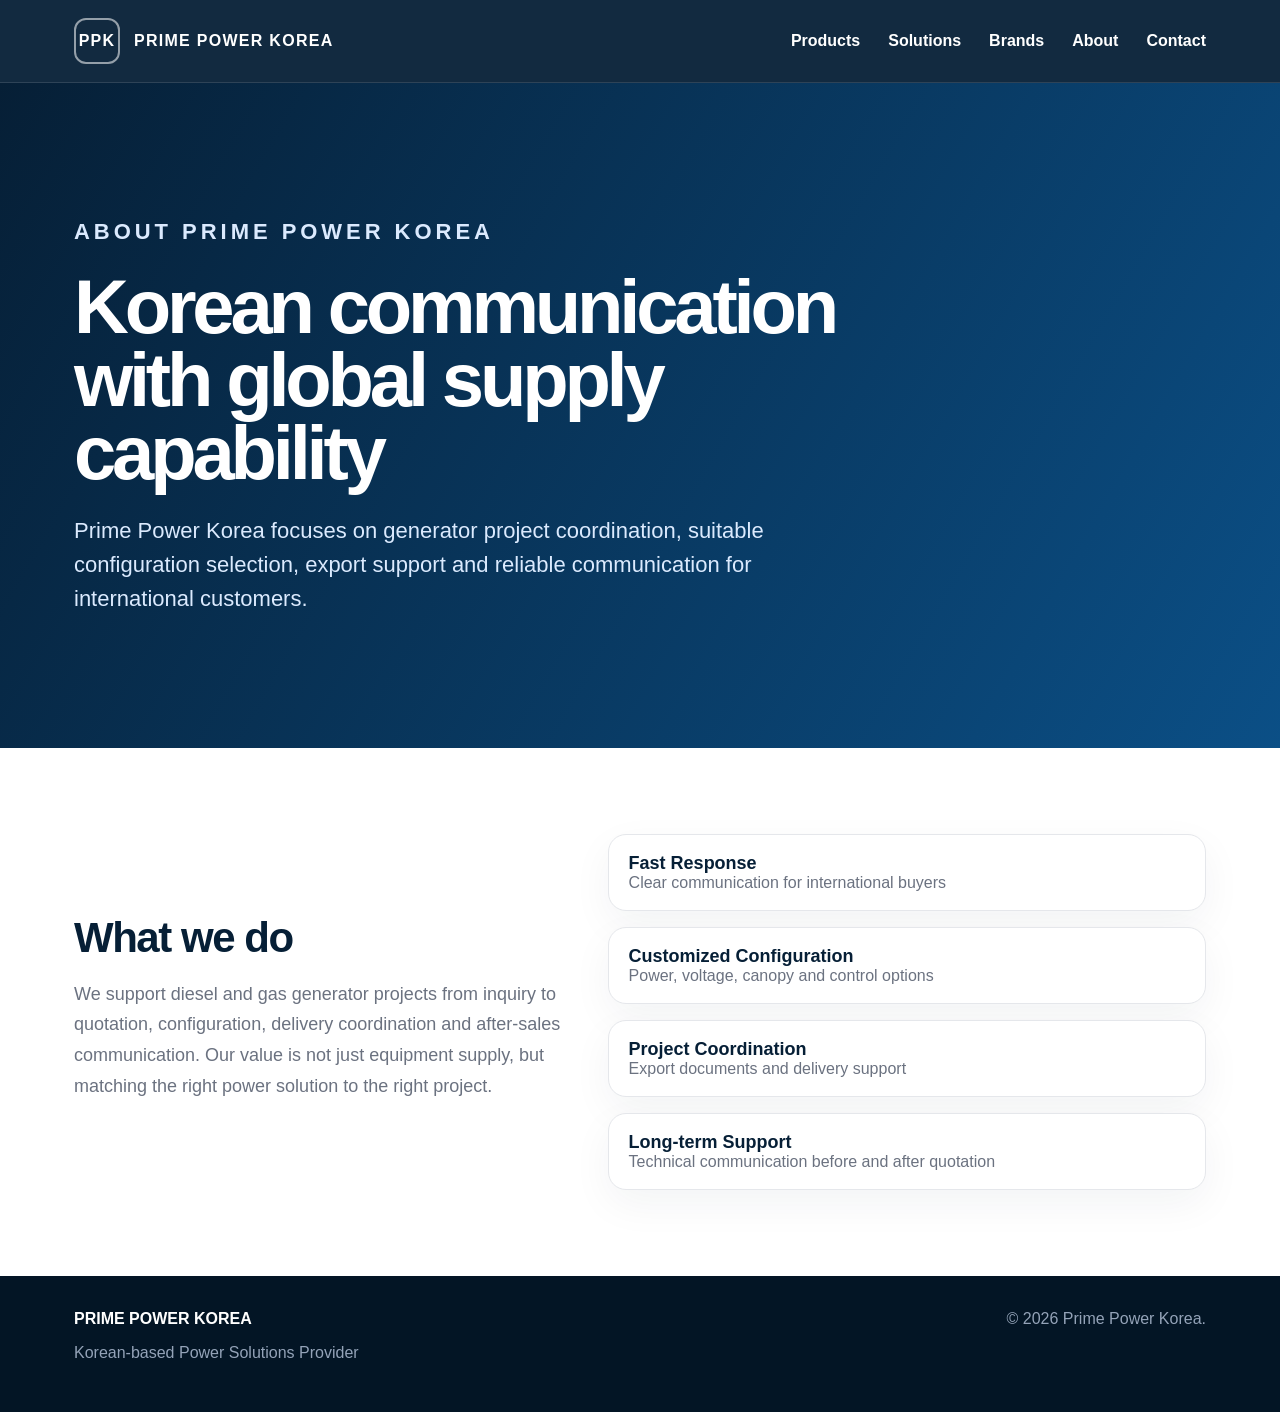
==== about.html @ 2153f5ff "Add files via upload" ====
<!DOCTYPE html><html lang="en"><head><meta charset="UTF-8"><meta name="viewport" content="width=device-width, initial-scale=1.0"><title>About | Prime Power Korea</title><meta name="description" content="Prime Power Korea is a Korean-based power solutions provider for diesel and gas generator projects worldwide."><link rel="stylesheet" href="css/style.css"></head><body>
<header class="site-header"><div class="container nav-wrap"><a class="brand" href="index.html"><span class="brand-mark">PPK</span><span>PRIME POWER KOREA</span></a><button class="menu-btn">☰</button><nav class="nav-menu"><a href="products.html">Products</a><a href="solutions.html">Solutions</a><a href="brands.html">Brands</a><a href="about.html">About</a><a href="contact.html">Contact</a></nav></div></header>
<section class="page-hero"><div class="container"><p class="eyebrow">About Prime Power Korea</p><h1>Korean communication with global supply capability</h1><p>Prime Power Korea focuses on generator project coordination, suitable configuration selection, export support and reliable communication for international customers.</p></div></section>
<section class="section"><div class="container split"><div><h2>What we do</h2><p class="lead">We support diesel and gas generator projects from inquiry to quotation, configuration, delivery coordination and after-sales communication. Our value is not just equipment supply, but matching the right power solution to the right project.</p></div><div class="solution-list"><div><strong>Fast Response</strong><span>Clear communication for international buyers</span></div><div><strong>Customized Configuration</strong><span>Power, voltage, canopy and control options</span></div><div><strong>Project Coordination</strong><span>Export documents and delivery support</span></div><div><strong>Long-term Support</strong><span>Technical communication before and after quotation</span></div></div></div></section>
<footer class="footer"><div class="container footer-grid"><div><strong>PRIME POWER KOREA</strong><p>Korean-based Power Solutions Provider</p></div><div>© 2026 Prime Power Korea.</div></div></footer><script src="js/main.js"></script></body></html>
---- css/style.css ----
:root{--navy:#061f36;--blue:#0b4f86;--sky:#1d9bf0;--gold:#f5b33f;--text:#1f2937;--muted:#6b7280;--light:#f4f7fb;--white:#fff}*{box-sizing:border-box}body{margin:0;font-family:Inter,Arial,sans-serif;color:var(--text);background:#fff}a{text-decoration:none;color:inherit}.container{max-width:1180px;margin:auto;padding:0 24px}.site-header{position:sticky;top:0;z-index:50;background:rgba(6,31,54,.95);backdrop-filter:blur(10px);border-bottom:1px solid rgba(255,255,255,.12)}.nav-wrap{height:82px;display:flex;align-items:center;justify-content:space-between;color:white}.brand{display:flex;align-items:center;gap:14px;font-weight:900;letter-spacing:.08em}.brand-mark{width:46px;height:46px;border:2px solid rgba(255,255,255,.55);border-radius:12px;display:grid;place-items:center}.nav-menu{display:flex;gap:28px;font-weight:800}.menu-btn{display:none;background:none;color:white;border:0;font-size:28px}.hero{min-height:760px;background:linear-gradient(120deg,rgba(6,31,54,.98),rgba(11,79,134,.92)),radial-gradient(circle at 80% 30%,rgba(29,155,240,.35),transparent 35%);color:white;display:flex;align-items:center}.hero-grid{display:grid;grid-template-columns:1.1fr .9fr;gap:54px;align-items:center}.eyebrow{color:var(--sky);font-weight:900;letter-spacing:.18em;text-transform:uppercase;font-size:13px}.hero h1,.page-hero h1{font-size:76px;line-height:.96;margin:20px 0 24px;letter-spacing:-.055em}.hero-copy,.page-hero p{font-size:22px;line-height:1.55;color:#dbeafe;max-width:720px}.actions{display:flex;gap:14px;margin-top:30px;flex-wrap:wrap}.actions.vertical{display:grid}.btn{padding:15px 24px;border-radius:999px;font-weight:900;display:inline-flex;align-items:center;justify-content:center}.primary{background:var(--gold);color:#071f36}.ghost{border:1px solid rgba(255,255,255,.35);color:white}.hero-panel{background:rgba(255,255,255,.1);border:1px solid rgba(255,255,255,.18);border-radius:28px;padding:28px;display:grid;grid-template-columns:1fr 1fr;gap:16px;box-shadow:0 30px 80px rgba(0,0,0,.22)}.hero-panel div{background:rgba(255,255,255,.1);border-radius:18px;padding:22px}.hero-panel strong{display:block;font-size:32px}.hero-panel span{color:#bfdbfe}.section{padding:86px 0}.light{background:var(--light)}.split{display:grid;grid-template-columns:.9fr 1.1fr;gap:44px;align-items:center}.split.reverse{grid-template-columns:1fr 1fr}.section-head{margin-bottom:34px}.section-head h2,h2{font-size:42px;line-height:1.08;margin:10px 0 14px;color:var(--navy);letter-spacing:-.035em}.lead{color:var(--muted);font-size:18px;line-height:1.7}.cards{display:grid;gap:22px}.cards.three{grid-template-columns:repeat(3,1fr)}.cards.two{grid-template-columns:repeat(2,1fr)}.card{border:1px solid #e5e7eb;border-radius:24px;padding:28px;background:white;box-shadow:0 16px 50px rgba(6,31,54,.06)}.card:hover{transform:translateY(-4px);transition:.25s;box-shadow:0 24px 70px rgba(6,31,54,.12)}.card h3{font-size:22px;margin:0 0 10px;color:var(--navy)}.card p,.card li{color:var(--muted);line-height:1.7}.icon{width:46px;height:46px;border-radius:14px;background:#eaf5ff;color:var(--blue);display:grid;place-items:center;font-size:22px;margin-bottom:18px}.dark-panel{background:var(--navy);color:white;border-radius:30px;padding:42px}.dark-panel h2{color:white}.dark-panel p{color:#cbd5e1}.solution-list{display:grid;gap:16px}.solution-list div{padding:18px 20px;background:#fff;border:1px solid #e5e7eb;border-radius:18px;box-shadow:0 14px 40px rgba(6,31,54,.05)}.solution-list strong{display:block;color:var(--navy);font-size:18px}.solution-list span{color:var(--muted)}.brand-grid{display:grid;grid-template-columns:repeat(4,1fr);gap:18px}.brand-grid span{background:#fff;border:1px solid #e5e7eb;border-radius:18px;padding:24px;font-weight:900;color:var(--navy);box-shadow:0 12px 40px rgba(6,31,54,.04)}.brand-grid.large{grid-template-columns:repeat(3,1fr)}.page-hero{padding:110px 0;background:linear-gradient(120deg,var(--navy),var(--blue));color:white}.page-hero h1{max-width:900px}.contact-box{background:var(--navy);color:white;border-radius:24px;padding:34px}.contact-box h3{color:var(--gold);margin-bottom:6px}.contact-box p{color:#dbeafe}.cta{padding:90px 0;background:linear-gradient(120deg,var(--navy),var(--blue));color:white}.cta h2{color:white}.cta .lead{color:#dbeafe}.floating{position:fixed;right:24px;bottom:24px;width:58px;height:58px;border-radius:50%;background:var(--gold);color:#061f36;display:grid;place-items:center;font-weight:900;box-shadow:0 18px 45px rgba(0,0,0,.25);z-index:30}.footer{background:#031525;color:#94a3b8;padding:34px 0}.footer-grid{display:flex;justify-content:space-between;gap:20px;flex-wrap:wrap}.footer strong{color:white}@media(max-width:900px){.menu-btn{display:block}.nav-menu{display:none;position:absolute;left:0;right:0;top:82px;background:#061f36;padding:18px 24px;flex-direction:column}.nav-menu.open{display:flex}.hero{min-height:auto}.hero-grid,.split,.split.reverse{grid-template-columns:1fr}.hero h1,.page-hero h1{font-size:50px}.hero{padding:80px 0}.cards.three,.cards.two,.brand-grid,.brand-grid.large{grid-template-columns:1fr}.hero-panel{grid-template-columns:1fr}.nav-wrap{height:76px}.brand{font-size:14px}}
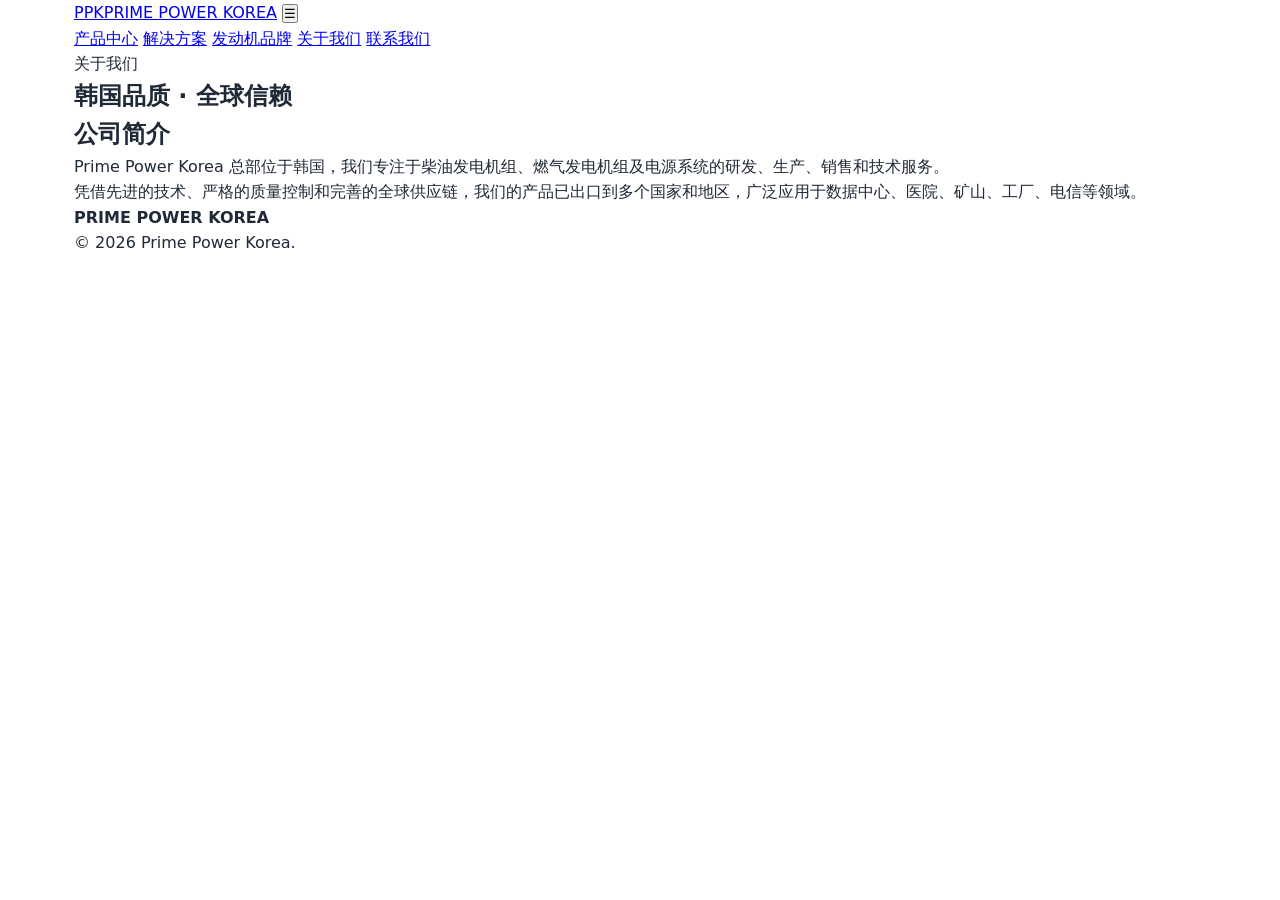
==== commit 5a4d1656: "Add Chinese localization for About page Added Chinese version of the About page with relevant conten" ====
--- a/about.html
+++ b/about.html
@@ -1,5 +1,48 @@
-<!DOCTYPE html><html lang="en"><head><meta charset="UTF-8"><meta name="viewport" content="width=device-width, initial-scale=1.0"><title>About | Prime Power Korea</title><meta name="description" content="Prime Power Korea is a Korean-based power solutions provider for diesel and gas generator projects worldwide."><link rel="stylesheet" href="css/style.css"></head><body>
-<header class="site-header"><div class="container nav-wrap"><a class="brand" href="index.html"><span class="brand-mark">PPK</span><span>PRIME POWER KOREA</span></a><button class="menu-btn">☰</button><nav class="nav-menu"><a href="products.html">Products</a><a href="solutions.html">Solutions</a><a href="brands.html">Brands</a><a href="about.html">About</a><a href="contact.html">Contact</a></nav></div></header>
-<section class="page-hero"><div class="container"><p class="eyebrow">About Prime Power Korea</p><h1>Korean communication with global supply capability</h1><p>Prime Power Korea focuses on generator project coordination, suitable configuration selection, export support and reliable communication for international customers.</p></div></section>
-<section class="section"><div class="container split"><div><h2>What we do</h2><p class="lead">We support diesel and gas generator projects from inquiry to quotation, configuration, delivery coordination and after-sales communication. Our value is not just equipment supply, but matching the right power solution to the right project.</p></div><div class="solution-list"><div><strong>Fast Response</strong><span>Clear communication for international buyers</span></div><div><strong>Customized Configuration</strong><span>Power, voltage, canopy and control options</span></div><div><strong>Project Coordination</strong><span>Export documents and delivery support</span></div><div><strong>Long-term Support</strong><span>Technical communication before and after quotation</span></div></div></div></section>
-<footer class="footer"><div class="container footer-grid"><div><strong>PRIME POWER KOREA</strong><p>Korean-based Power Solutions Provider</p></div><div>© 2026 Prime Power Korea.</div></div></footer><script src="js/main.js"></script></body></html>
+<!DOCTYPE html>
+<html lang="zh">
+<head>
+    <meta charset="UTF-8">
+    <meta name="viewport" content="width=device-width, initial-scale=1.0">
+    <title>关于我们 - Prime Power Korea</title>
+    <meta name="description" content="Prime Power Korea 是韩国注册的发电机品牌，专注于高品质电源设备研发与全球销售。">
+    <link rel="stylesheet" href="css/style.css">
+</head>
+<body>
+    <header class="site-header">
+        <div class="container nav-wrap">
+            <a class="brand" href="index.html"><span class="brand-mark">PPK</span><span>PRIME POWER KOREA</span></a>
+            <button class="menu-btn">☰</button>
+            <nav class="nav-menu">
+                <a href="products.html">产品中心</a>
+                <a href="solutions.html">解决方案</a>
+                <a href="brands.html">发动机品牌</a>
+                <a href="about.html">关于我们</a>
+                <a href="contact.html">联系我们</a>
+            </nav>
+        </div>
+    </header>
+
+    <section class="page-hero">
+        <div class="container">
+            <p class="eyebrow">关于我们</p>
+            <h1>韩国品质 · 全球信赖</h1>
+        </div>
+    </section>
+
+    <section class="section">
+        <div class="container">
+            <h2>公司简介</h2>
+            <p>Prime Power Korea 总部位于韩国，我们专注于柴油发电机组、燃气发电机组及电源系统的研发、生产、销售和技术服务。</p>
+            <p>凭借先进的技术、严格的质量控制和完善的全球供应链，我们的产品已出口到多个国家和地区，广泛应用于数据中心、医院、矿山、工厂、电信等领域。</p>
+        </div>
+    </section>
+
+    <footer class="footer">
+        <div class="container footer-grid">
+            <div><strong>PRIME POWER KOREA</strong></div>
+            <div>© 2026 Prime Power Korea.</div>
+        </div>
+    </footer>
+    <script src="js/main.js"></script>
+</body>
+</html>
--- a/css/style.css
+++ b/css/style.css
@@ -1 +1,52 @@
-:root{--navy:#061f36;--blue:#0b4f86;--sky:#1d9bf0;--gold:#f5b33f;--text:#1f2937;--muted:#6b7280;--light:#f4f7fb;--white:#fff}*{box-sizing:border-box}body{margin:0;font-family:Inter,Arial,sans-serif;color:var(--text);background:#fff}a{text-decoration:none;color:inherit}.container{max-width:1180px;margin:auto;padding:0 24px}.site-header{position:sticky;top:0;z-index:50;background:rgba(6,31,54,.95);backdrop-filter:blur(10px);border-bottom:1px solid rgba(255,255,255,.12)}.nav-wrap{height:82px;display:flex;align-items:center;justify-content:space-between;color:white}.brand{display:flex;align-items:center;gap:14px;font-weight:900;letter-spacing:.08em}.brand-mark{width:46px;height:46px;border:2px solid rgba(255,255,255,.55);border-radius:12px;display:grid;place-items:center}.nav-menu{display:flex;gap:28px;font-weight:800}.menu-btn{display:none;background:none;color:white;border:0;font-size:28px}.hero{min-height:760px;background:linear-gradient(120deg,rgba(6,31,54,.98),rgba(11,79,134,.92)),radial-gradient(circle at 80% 30%,rgba(29,155,240,.35),transparent 35%);color:white;display:flex;align-items:center}.hero-grid{display:grid;grid-template-columns:1.1fr .9fr;gap:54px;align-items:center}.eyebrow{color:var(--sky);font-weight:900;letter-spacing:.18em;text-transform:uppercase;font-size:13px}.hero h1,.page-hero h1{font-size:76px;line-height:.96;margin:20px 0 24px;letter-spacing:-.055em}.hero-copy,.page-hero p{font-size:22px;line-height:1.55;color:#dbeafe;max-width:720px}.actions{display:flex;gap:14px;margin-top:30px;flex-wrap:wrap}.actions.vertical{display:grid}.btn{padding:15px 24px;border-radius:999px;font-weight:900;display:inline-flex;align-items:center;justify-content:center}.primary{background:var(--gold);color:#071f36}.ghost{border:1px solid rgba(255,255,255,.35);color:white}.hero-panel{background:rgba(255,255,255,.1);border:1px solid rgba(255,255,255,.18);border-radius:28px;padding:28px;display:grid;grid-template-columns:1fr 1fr;gap:16px;box-shadow:0 30px 80px rgba(0,0,0,.22)}.hero-panel div{background:rgba(255,255,255,.1);border-radius:18px;padding:22px}.hero-panel strong{display:block;font-size:32px}.hero-panel span{color:#bfdbfe}.section{padding:86px 0}.light{background:var(--light)}.split{display:grid;grid-template-columns:.9fr 1.1fr;gap:44px;align-items:center}.split.reverse{grid-template-columns:1fr 1fr}.section-head{margin-bottom:34px}.section-head h2,h2{font-size:42px;line-height:1.08;margin:10px 0 14px;color:var(--navy);letter-spacing:-.035em}.lead{color:var(--muted);font-size:18px;line-height:1.7}.cards{display:grid;gap:22px}.cards.three{grid-template-columns:repeat(3,1fr)}.cards.two{grid-template-columns:repeat(2,1fr)}.card{border:1px solid #e5e7eb;border-radius:24px;padding:28px;background:white;box-shadow:0 16px 50px rgba(6,31,54,.06)}.card:hover{transform:translateY(-4px);transition:.25s;box-shadow:0 24px 70px rgba(6,31,54,.12)}.card h3{font-size:22px;margin:0 0 10px;color:var(--navy)}.card p,.card li{color:var(--muted);line-height:1.7}.icon{width:46px;height:46px;border-radius:14px;background:#eaf5ff;color:var(--blue);display:grid;place-items:center;font-size:22px;margin-bottom:18px}.dark-panel{background:var(--navy);color:white;border-radius:30px;padding:42px}.dark-panel h2{color:white}.dark-panel p{color:#cbd5e1}.solution-list{display:grid;gap:16px}.solution-list div{padding:18px 20px;background:#fff;border:1px solid #e5e7eb;border-radius:18px;box-shadow:0 14px 40px rgba(6,31,54,.05)}.solution-list strong{display:block;color:var(--navy);font-size:18px}.solution-list span{color:var(--muted)}.brand-grid{display:grid;grid-template-columns:repeat(4,1fr);gap:18px}.brand-grid span{background:#fff;border:1px solid #e5e7eb;border-radius:18px;padding:24px;font-weight:900;color:var(--navy);box-shadow:0 12px 40px rgba(6,31,54,.04)}.brand-grid.large{grid-template-columns:repeat(3,1fr)}.page-hero{padding:110px 0;background:linear-gradient(120deg,var(--navy),var(--blue));color:white}.page-hero h1{max-width:900px}.contact-box{background:var(--navy);color:white;border-radius:24px;padding:34px}.contact-box h3{color:var(--gold);margin-bottom:6px}.contact-box p{color:#dbeafe}.cta{padding:90px 0;background:linear-gradient(120deg,var(--navy),var(--blue));color:white}.cta h2{color:white}.cta .lead{color:#dbeafe}.floating{position:fixed;right:24px;bottom:24px;width:58px;height:58px;border-radius:50%;background:var(--gold);color:#061f36;display:grid;place-items:center;font-weight:900;box-shadow:0 18px 45px rgba(0,0,0,.25);z-index:30}.footer{background:#031525;color:#94a3b8;padding:34px 0}.footer-grid{display:flex;justify-content:space-between;gap:20px;flex-wrap:wrap}.footer strong{color:white}@media(max-width:900px){.menu-btn{display:block}.nav-menu{display:none;position:absolute;left:0;right:0;top:82px;background:#061f36;padding:18px 24px;flex-direction:column}.nav-menu.open{display:flex}.hero{min-height:auto}.hero-grid,.split,.split.reverse{grid-template-columns:1fr}.hero h1,.page-hero h1{font-size:50px}.hero{padding:80px 0}.cards.three,.cards.two,.brand-grid,.brand-grid.large{grid-template-columns:1fr}.hero-panel{grid-template-columns:1fr}.nav-wrap{height:76px}.brand{font-size:14px}}
+:root {
+    --navy: #061f36;
+    --blue: #0b4f86;
+    --sky: #1d9bf0;
+    --gold: #f5b33f;
+    --text: #1f2937;
+    --muted: #6b7280;
+    --light: #f4f7fb;
+    --white: #fff;
+}
+
+* { box-sizing: border-box; margin:0; padding:0; }
+body {
+    font-family: 'Inter', system-ui, -apple-system, sans-serif;
+    color: var(--text);
+    line-height: 1.6;
+}
+
+.container { max-width: 1180px; margin: 0 auto; padding: 0 24px; }
+
+/* ... keep your existing styles ... */
+
+/* Enhancements */
+.btn {
+    transition: all 0.3s cubic-bezier(0.4, 0, 0.2, 1);
+}
+.btn:hover {
+    transform: translateY(-2px);
+    box-shadow: 0 10px 25px rgba(245, 179, 63, 0.3);
+}
+
+.card {
+    transition: transform 0.3s ease, box-shadow 0.3s ease;
+}
+.card:hover {
+    transform: translateY(-8px);
+    box-shadow: 0 25px 70px rgba(6,31,54,0.15);
+}
+
+/* Better mobile menu */
+@media (max-width: 900px) {
+    .nav-menu {
+        display: none;
+        position: absolute;
+        left: 0; right: 0; top: 76px;
+        background: var(--navy);
+        padding: 20px;
+        flex-direction: column;
+        box-shadow: 0 10px 20px rgba(0,0,0,0.2);
+    }
+    .nav-menu.open { display: flex; }
+}
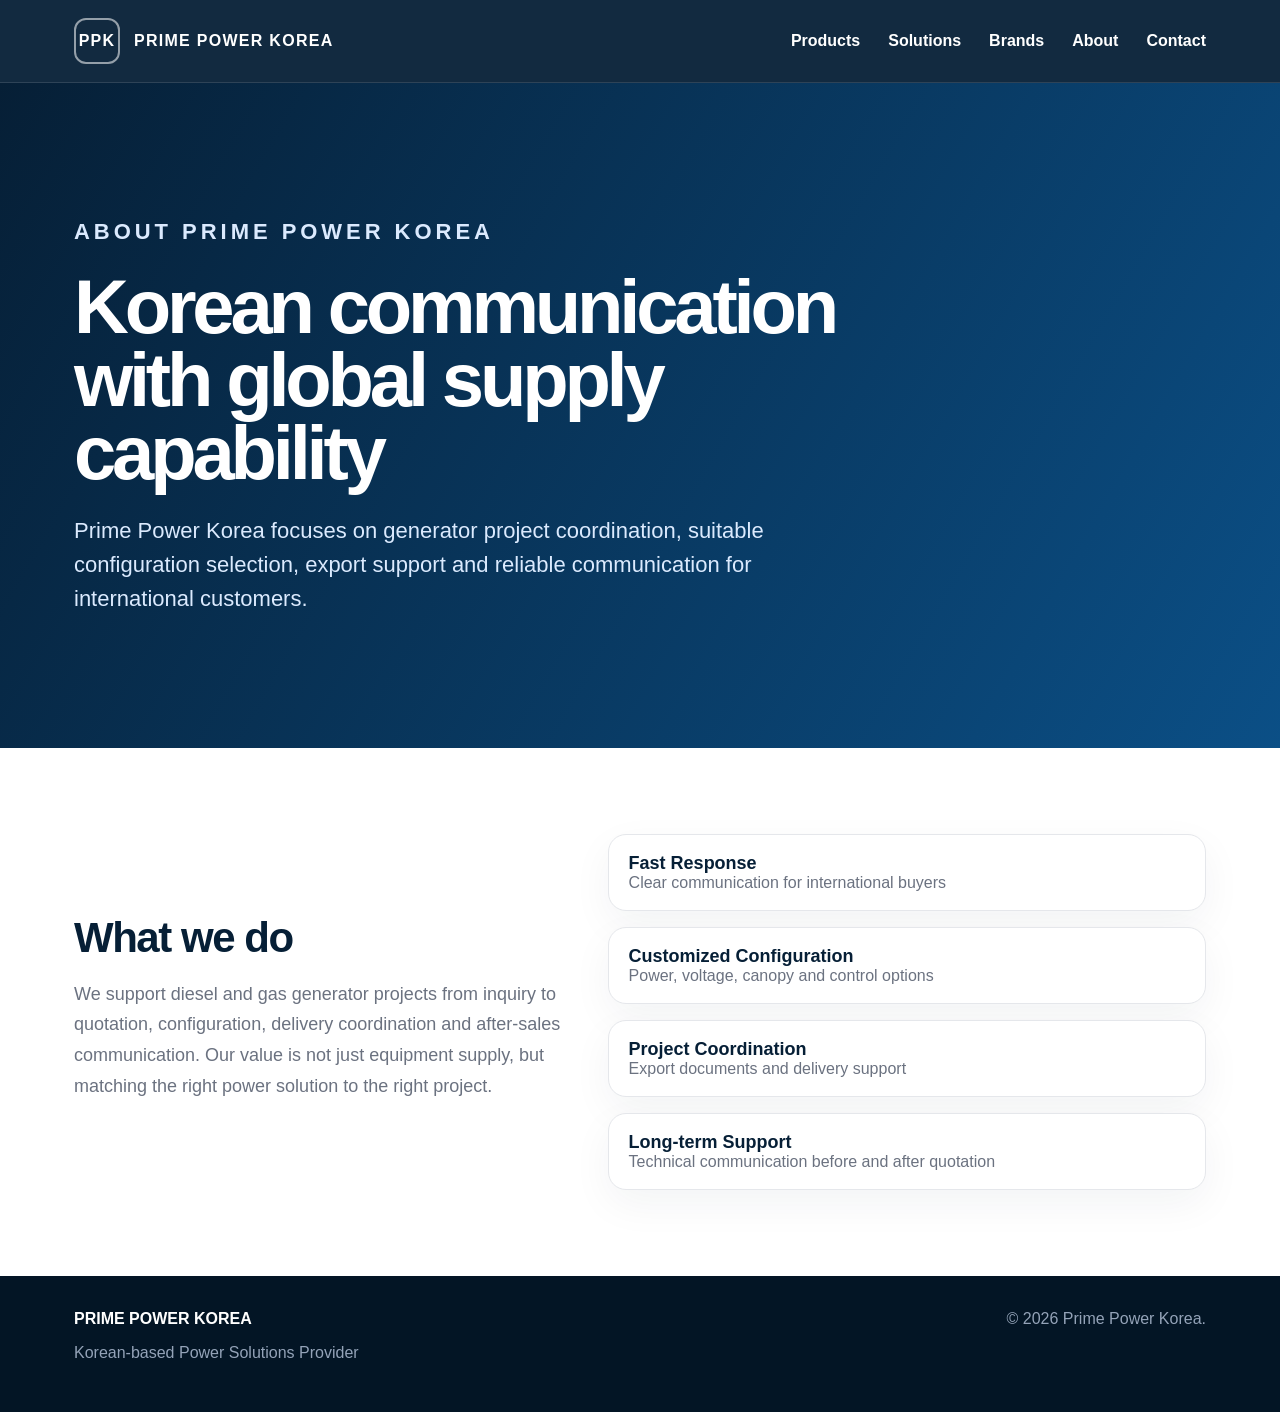
==== commit 939eb4bb: "Add files via upload" ====
--- a/about.html
+++ b/about.html
@@ -1,48 +1,5 @@
-<!DOCTYPE html>
-<html lang="zh">
-<head>
-    <meta charset="UTF-8">
-    <meta name="viewport" content="width=device-width, initial-scale=1.0">
-    <title>关于我们 - Prime Power Korea</title>
-    <meta name="description" content="Prime Power Korea 是韩国注册的发电机品牌，专注于高品质电源设备研发与全球销售。">
-    <link rel="stylesheet" href="css/style.css">
-</head>
-<body>
-    <header class="site-header">
-        <div class="container nav-wrap">
-            <a class="brand" href="index.html"><span class="brand-mark">PPK</span><span>PRIME POWER KOREA</span></a>
-            <button class="menu-btn">☰</button>
-            <nav class="nav-menu">
-                <a href="products.html">产品中心</a>
-                <a href="solutions.html">解决方案</a>
-                <a href="brands.html">发动机品牌</a>
-                <a href="about.html">关于我们</a>
-                <a href="contact.html">联系我们</a>
-            </nav>
-        </div>
-    </header>
-
-    <section class="page-hero">
-        <div class="container">
-            <p class="eyebrow">关于我们</p>
-            <h1>韩国品质 · 全球信赖</h1>
-        </div>
-    </section>
-
-    <section class="section">
-        <div class="container">
-            <h2>公司简介</h2>
-            <p>Prime Power Korea 总部位于韩国，我们专注于柴油发电机组、燃气发电机组及电源系统的研发、生产、销售和技术服务。</p>
-            <p>凭借先进的技术、严格的质量控制和完善的全球供应链，我们的产品已出口到多个国家和地区，广泛应用于数据中心、医院、矿山、工厂、电信等领域。</p>
-        </div>
-    </section>
-
-    <footer class="footer">
-        <div class="container footer-grid">
-            <div><strong>PRIME POWER KOREA</strong></div>
-            <div>© 2026 Prime Power Korea.</div>
-        </div>
-    </footer>
-    <script src="js/main.js"></script>
-</body>
-</html>
+<!DOCTYPE html><html lang="en"><head><meta charset="UTF-8"><meta name="viewport" content="width=device-width, initial-scale=1.0"><title>About | Prime Power Korea</title><meta name="description" content="Prime Power Korea is a Korean-based power solutions provider for diesel and gas generator projects worldwide."><link rel="stylesheet" href="css/style.css"></head><body>
+<header class="site-header"><div class="container nav-wrap"><a class="brand" href="index.html"><span class="brand-mark">PPK</span><span>PRIME POWER KOREA</span></a><button class="menu-btn">☰</button><nav class="nav-menu"><a href="products.html">Products</a><a href="solutions.html">Solutions</a><a href="brands.html">Brands</a><a href="about.html">About</a><a href="contact.html">Contact</a></nav></div></header>
+<section class="page-hero"><div class="container"><p class="eyebrow">About Prime Power Korea</p><h1>Korean communication with global supply capability</h1><p>Prime Power Korea focuses on generator project coordination, suitable configuration selection, export support and reliable communication for international customers.</p></div></section>
+<section class="section"><div class="container split"><div><h2>What we do</h2><p class="lead">We support diesel and gas generator projects from inquiry to quotation, configuration, delivery coordination and after-sales communication. Our value is not just equipment supply, but matching the right power solution to the right project.</p></div><div class="solution-list"><div><strong>Fast Response</strong><span>Clear communication for international buyers</span></div><div><strong>Customized Configuration</strong><span>Power, voltage, canopy and control options</span></div><div><strong>Project Coordination</strong><span>Export documents and delivery support</span></div><div><strong>Long-term Support</strong><span>Technical communication before and after quotation</span></div></div></div></section>
+<footer class="footer"><div class="container footer-grid"><div><strong>PRIME POWER KOREA</strong><p>Korean-based Power Solutions Provider</p></div><div>© 2026 Prime Power Korea.</div></div></footer><script src="js/main.js"></script></body></html>
--- a/css/style.css
+++ b/css/style.css
@@ -1,52 +1 @@
-:root {
-    --navy: #061f36;
-    --blue: #0b4f86;
-    --sky: #1d9bf0;
-    --gold: #f5b33f;
-    --text: #1f2937;
-    --muted: #6b7280;
-    --light: #f4f7fb;
-    --white: #fff;
-}
-
-* { box-sizing: border-box; margin:0; padding:0; }
-body {
-    font-family: 'Inter', system-ui, -apple-system, sans-serif;
-    color: var(--text);
-    line-height: 1.6;
-}
-
-.container { max-width: 1180px; margin: 0 auto; padding: 0 24px; }
-
-/* ... keep your existing styles ... */
-
-/* Enhancements */
-.btn {
-    transition: all 0.3s cubic-bezier(0.4, 0, 0.2, 1);
-}
-.btn:hover {
-    transform: translateY(-2px);
-    box-shadow: 0 10px 25px rgba(245, 179, 63, 0.3);
-}
-
-.card {
-    transition: transform 0.3s ease, box-shadow 0.3s ease;
-}
-.card:hover {
-    transform: translateY(-8px);
-    box-shadow: 0 25px 70px rgba(6,31,54,0.15);
-}
-
-/* Better mobile menu */
-@media (max-width: 900px) {
-    .nav-menu {
-        display: none;
-        position: absolute;
-        left: 0; right: 0; top: 76px;
-        background: var(--navy);
-        padding: 20px;
-        flex-direction: column;
-        box-shadow: 0 10px 20px rgba(0,0,0,0.2);
-    }
-    .nav-menu.open { display: flex; }
-}
+:root{--navy:#061f36;--blue:#0b4f86;--sky:#1d9bf0;--gold:#f5b33f;--text:#1f2937;--muted:#6b7280;--light:#f4f7fb;--white:#fff}*{box-sizing:border-box}body{margin:0;font-family:Inter,Arial,sans-serif;color:var(--text);background:#fff}a{text-decoration:none;color:inherit}.container{max-width:1180px;margin:auto;padding:0 24px}.site-header{position:sticky;top:0;z-index:50;background:rgba(6,31,54,.95);backdrop-filter:blur(10px);border-bottom:1px solid rgba(255,255,255,.12)}.nav-wrap{height:82px;display:flex;align-items:center;justify-content:space-between;color:white}.brand{display:flex;align-items:center;gap:14px;font-weight:900;letter-spacing:.08em}.brand-mark{width:46px;height:46px;border:2px solid rgba(255,255,255,.55);border-radius:12px;display:grid;place-items:center}.nav-menu{display:flex;gap:28px;font-weight:800}.menu-btn{display:none;background:none;color:white;border:0;font-size:28px}.hero{min-height:760px;background:linear-gradient(120deg,rgba(6,31,54,.98),rgba(11,79,134,.92)),radial-gradient(circle at 80% 30%,rgba(29,155,240,.35),transparent 35%);color:white;display:flex;align-items:center}.hero-grid{display:grid;grid-template-columns:1.1fr .9fr;gap:54px;align-items:center}.eyebrow{color:var(--sky);font-weight:900;letter-spacing:.18em;text-transform:uppercase;font-size:13px}.hero h1,.page-hero h1{font-size:76px;line-height:.96;margin:20px 0 24px;letter-spacing:-.055em}.hero-copy,.page-hero p{font-size:22px;line-height:1.55;color:#dbeafe;max-width:720px}.actions{display:flex;gap:14px;margin-top:30px;flex-wrap:wrap}.actions.vertical{display:grid}.btn{padding:15px 24px;border-radius:999px;font-weight:900;display:inline-flex;align-items:center;justify-content:center}.primary{background:var(--gold);color:#071f36}.ghost{border:1px solid rgba(255,255,255,.35);color:white}.hero-panel{background:rgba(255,255,255,.1);border:1px solid rgba(255,255,255,.18);border-radius:28px;padding:28px;display:grid;grid-template-columns:1fr 1fr;gap:16px;box-shadow:0 30px 80px rgba(0,0,0,.22)}.hero-panel div{background:rgba(255,255,255,.1);border-radius:18px;padding:22px}.hero-panel strong{display:block;font-size:32px}.hero-panel span{color:#bfdbfe}.section{padding:86px 0}.light{background:var(--light)}.split{display:grid;grid-template-columns:.9fr 1.1fr;gap:44px;align-items:center}.split.reverse{grid-template-columns:1fr 1fr}.section-head{margin-bottom:34px}.section-head h2,h2{font-size:42px;line-height:1.08;margin:10px 0 14px;color:var(--navy);letter-spacing:-.035em}.lead{color:var(--muted);font-size:18px;line-height:1.7}.cards{display:grid;gap:22px}.cards.three{grid-template-columns:repeat(3,1fr)}.cards.two{grid-template-columns:repeat(2,1fr)}.card{border:1px solid #e5e7eb;border-radius:24px;padding:28px;background:white;box-shadow:0 16px 50px rgba(6,31,54,.06)}.card:hover{transform:translateY(-4px);transition:.25s;box-shadow:0 24px 70px rgba(6,31,54,.12)}.card h3{font-size:22px;margin:0 0 10px;color:var(--navy)}.card p,.card li{color:var(--muted);line-height:1.7}.icon{width:46px;height:46px;border-radius:14px;background:#eaf5ff;color:var(--blue);display:grid;place-items:center;font-size:22px;margin-bottom:18px}.dark-panel{background:var(--navy);color:white;border-radius:30px;padding:42px}.dark-panel h2{color:white}.dark-panel p{color:#cbd5e1}.solution-list{display:grid;gap:16px}.solution-list div{padding:18px 20px;background:#fff;border:1px solid #e5e7eb;border-radius:18px;box-shadow:0 14px 40px rgba(6,31,54,.05)}.solution-list strong{display:block;color:var(--navy);font-size:18px}.solution-list span{color:var(--muted)}.brand-grid{display:grid;grid-template-columns:repeat(4,1fr);gap:18px}.brand-grid span{background:#fff;border:1px solid #e5e7eb;border-radius:18px;padding:24px;font-weight:900;color:var(--navy);box-shadow:0 12px 40px rgba(6,31,54,.04)}.brand-grid.large{grid-template-columns:repeat(3,1fr)}.page-hero{padding:110px 0;background:linear-gradient(120deg,var(--navy),var(--blue));color:white}.page-hero h1{max-width:900px}.contact-box{background:var(--navy);color:white;border-radius:24px;padding:34px}.contact-box h3{color:var(--gold);margin-bottom:6px}.contact-box p{color:#dbeafe}.cta{padding:90px 0;background:linear-gradient(120deg,var(--navy),var(--blue));color:white}.cta h2{color:white}.cta .lead{color:#dbeafe}.floating{position:fixed;right:24px;bottom:24px;width:58px;height:58px;border-radius:50%;background:var(--gold);color:#061f36;display:grid;place-items:center;font-weight:900;box-shadow:0 18px 45px rgba(0,0,0,.25);z-index:30}.footer{background:#031525;color:#94a3b8;padding:34px 0}.footer-grid{display:flex;justify-content:space-between;gap:20px;flex-wrap:wrap}.footer strong{color:white}@media(max-width:900px){.menu-btn{display:block}.nav-menu{display:none;position:absolute;left:0;right:0;top:82px;background:#061f36;padding:18px 24px;flex-direction:column}.nav-menu.open{display:flex}.hero{min-height:auto}.hero-grid,.split,.split.reverse{grid-template-columns:1fr}.hero h1,.page-hero h1{font-size:50px}.hero{padding:80px 0}.cards.three,.cards.two,.brand-grid,.brand-grid.large{grid-template-columns:1fr}.hero-panel{grid-template-columns:1fr}.nav-wrap{height:76px}.brand{font-size:14px}}
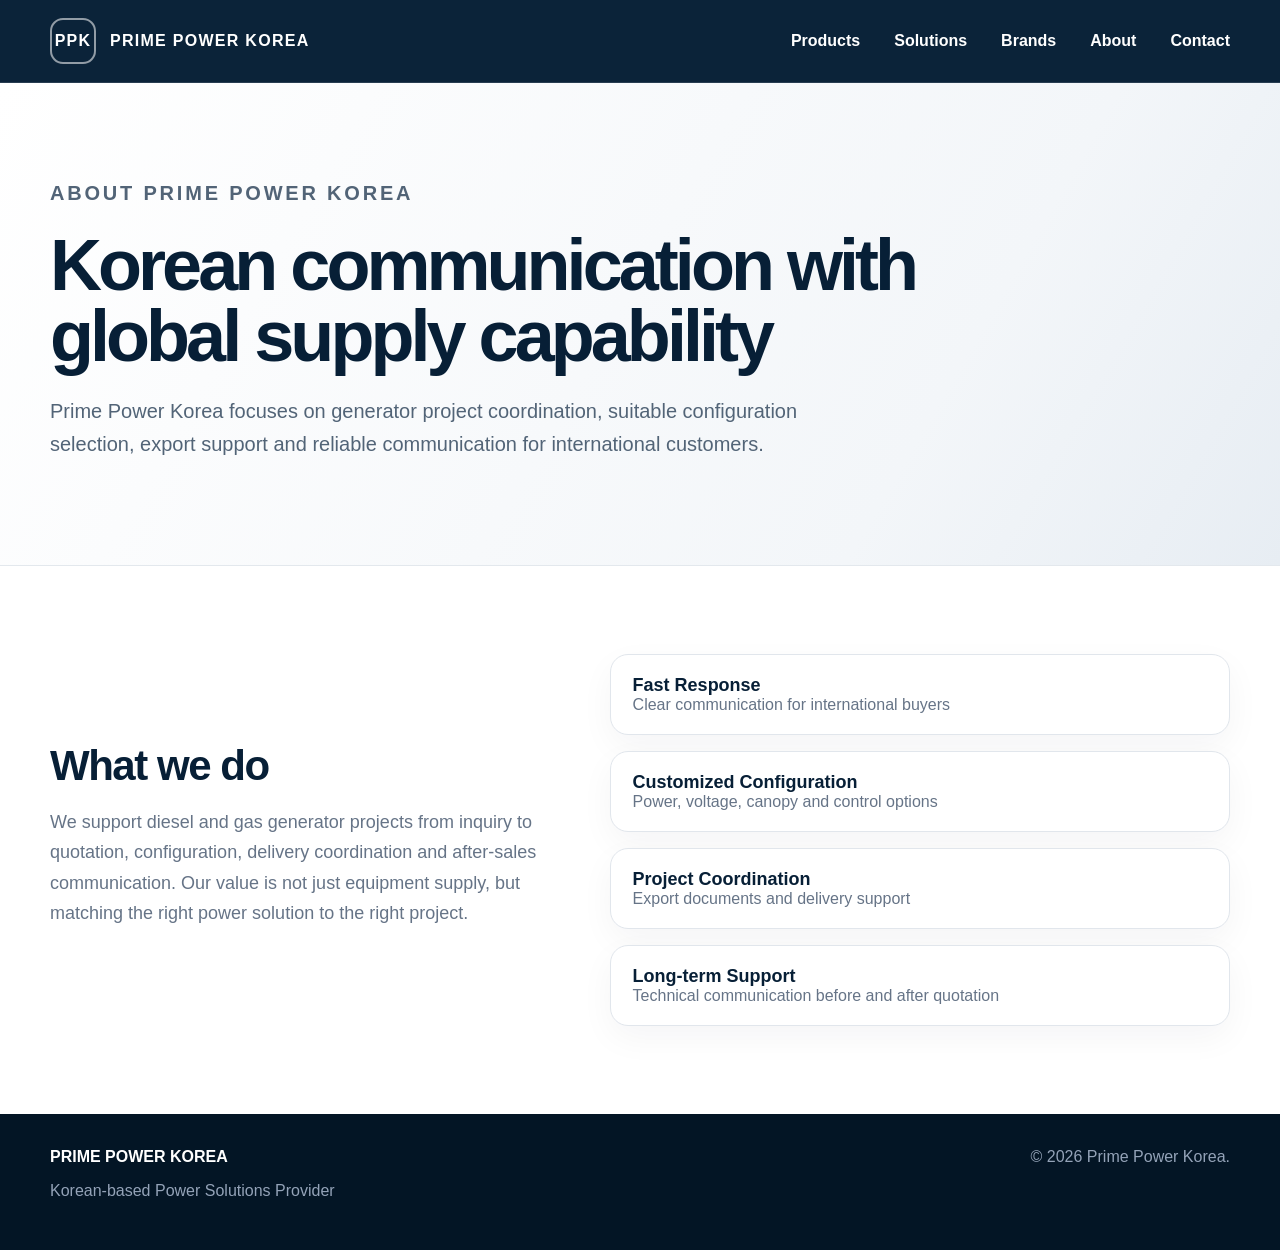
==== commit 6f8ae4c0: "Add files via upload" ====
--- a/about.html
+++ b/about.html
@@ -1,4 +1,4 @@
-<!DOCTYPE html><html lang="en"><head><meta charset="UTF-8"><meta name="viewport" content="width=device-width, initial-scale=1.0"><title>About | Prime Power Korea</title><meta name="description" content="Prime Power Korea is a Korean-based power solutions provider for diesel and gas generator projects worldwide."><link rel="stylesheet" href="css/style.css"></head><body>
+<!DOCTYPE html><html lang="en"><head><meta charset="UTF-8"><meta name="viewport" content="width=device-width, initial-scale=1.0"><title>About | Prime Power Korea</title><meta name="description" content="Prime Power Korea is a Korean-based power solutions provider for diesel and gas generator projects worldwide."><link rel="stylesheet" href="css/style.css?v=4"></head><body>
 <header class="site-header"><div class="container nav-wrap"><a class="brand" href="index.html"><span class="brand-mark">PPK</span><span>PRIME POWER KOREA</span></a><button class="menu-btn">☰</button><nav class="nav-menu"><a href="products.html">Products</a><a href="solutions.html">Solutions</a><a href="brands.html">Brands</a><a href="about.html">About</a><a href="contact.html">Contact</a></nav></div></header>
 <section class="page-hero"><div class="container"><p class="eyebrow">About Prime Power Korea</p><h1>Korean communication with global supply capability</h1><p>Prime Power Korea focuses on generator project coordination, suitable configuration selection, export support and reliable communication for international customers.</p></div></section>
 <section class="section"><div class="container split"><div><h2>What we do</h2><p class="lead">We support diesel and gas generator projects from inquiry to quotation, configuration, delivery coordination and after-sales communication. Our value is not just equipment supply, but matching the right power solution to the right project.</p></div><div class="solution-list"><div><strong>Fast Response</strong><span>Clear communication for international buyers</span></div><div><strong>Customized Configuration</strong><span>Power, voltage, canopy and control options</span></div><div><strong>Project Coordination</strong><span>Export documents and delivery support</span></div><div><strong>Long-term Support</strong><span>Technical communication before and after quotation</span></div></div></div></section>
--- a/css/style.css
+++ b/css/style.css
@@ -1 +1,281 @@
-:root{--navy:#061f36;--blue:#0b4f86;--sky:#1d9bf0;--gold:#f5b33f;--text:#1f2937;--muted:#6b7280;--light:#f4f7fb;--white:#fff}*{box-sizing:border-box}body{margin:0;font-family:Inter,Arial,sans-serif;color:var(--text);background:#fff}a{text-decoration:none;color:inherit}.container{max-width:1180px;margin:auto;padding:0 24px}.site-header{position:sticky;top:0;z-index:50;background:rgba(6,31,54,.95);backdrop-filter:blur(10px);border-bottom:1px solid rgba(255,255,255,.12)}.nav-wrap{height:82px;display:flex;align-items:center;justify-content:space-between;color:white}.brand{display:flex;align-items:center;gap:14px;font-weight:900;letter-spacing:.08em}.brand-mark{width:46px;height:46px;border:2px solid rgba(255,255,255,.55);border-radius:12px;display:grid;place-items:center}.nav-menu{display:flex;gap:28px;font-weight:800}.menu-btn{display:none;background:none;color:white;border:0;font-size:28px}.hero{min-height:760px;background:linear-gradient(120deg,rgba(6,31,54,.98),rgba(11,79,134,.92)),radial-gradient(circle at 80% 30%,rgba(29,155,240,.35),transparent 35%);color:white;display:flex;align-items:center}.hero-grid{display:grid;grid-template-columns:1.1fr .9fr;gap:54px;align-items:center}.eyebrow{color:var(--sky);font-weight:900;letter-spacing:.18em;text-transform:uppercase;font-size:13px}.hero h1,.page-hero h1{font-size:76px;line-height:.96;margin:20px 0 24px;letter-spacing:-.055em}.hero-copy,.page-hero p{font-size:22px;line-height:1.55;color:#dbeafe;max-width:720px}.actions{display:flex;gap:14px;margin-top:30px;flex-wrap:wrap}.actions.vertical{display:grid}.btn{padding:15px 24px;border-radius:999px;font-weight:900;display:inline-flex;align-items:center;justify-content:center}.primary{background:var(--gold);color:#071f36}.ghost{border:1px solid rgba(255,255,255,.35);color:white}.hero-panel{background:rgba(255,255,255,.1);border:1px solid rgba(255,255,255,.18);border-radius:28px;padding:28px;display:grid;grid-template-columns:1fr 1fr;gap:16px;box-shadow:0 30px 80px rgba(0,0,0,.22)}.hero-panel div{background:rgba(255,255,255,.1);border-radius:18px;padding:22px}.hero-panel strong{display:block;font-size:32px}.hero-panel span{color:#bfdbfe}.section{padding:86px 0}.light{background:var(--light)}.split{display:grid;grid-template-columns:.9fr 1.1fr;gap:44px;align-items:center}.split.reverse{grid-template-columns:1fr 1fr}.section-head{margin-bottom:34px}.section-head h2,h2{font-size:42px;line-height:1.08;margin:10px 0 14px;color:var(--navy);letter-spacing:-.035em}.lead{color:var(--muted);font-size:18px;line-height:1.7}.cards{display:grid;gap:22px}.cards.three{grid-template-columns:repeat(3,1fr)}.cards.two{grid-template-columns:repeat(2,1fr)}.card{border:1px solid #e5e7eb;border-radius:24px;padding:28px;background:white;box-shadow:0 16px 50px rgba(6,31,54,.06)}.card:hover{transform:translateY(-4px);transition:.25s;box-shadow:0 24px 70px rgba(6,31,54,.12)}.card h3{font-size:22px;margin:0 0 10px;color:var(--navy)}.card p,.card li{color:var(--muted);line-height:1.7}.icon{width:46px;height:46px;border-radius:14px;background:#eaf5ff;color:var(--blue);display:grid;place-items:center;font-size:22px;margin-bottom:18px}.dark-panel{background:var(--navy);color:white;border-radius:30px;padding:42px}.dark-panel h2{color:white}.dark-panel p{color:#cbd5e1}.solution-list{display:grid;gap:16px}.solution-list div{padding:18px 20px;background:#fff;border:1px solid #e5e7eb;border-radius:18px;box-shadow:0 14px 40px rgba(6,31,54,.05)}.solution-list strong{display:block;color:var(--navy);font-size:18px}.solution-list span{color:var(--muted)}.brand-grid{display:grid;grid-template-columns:repeat(4,1fr);gap:18px}.brand-grid span{background:#fff;border:1px solid #e5e7eb;border-radius:18px;padding:24px;font-weight:900;color:var(--navy);box-shadow:0 12px 40px rgba(6,31,54,.04)}.brand-grid.large{grid-template-columns:repeat(3,1fr)}.page-hero{padding:110px 0;background:linear-gradient(120deg,var(--navy),var(--blue));color:white}.page-hero h1{max-width:900px}.contact-box{background:var(--navy);color:white;border-radius:24px;padding:34px}.contact-box h3{color:var(--gold);margin-bottom:6px}.contact-box p{color:#dbeafe}.cta{padding:90px 0;background:linear-gradient(120deg,var(--navy),var(--blue));color:white}.cta h2{color:white}.cta .lead{color:#dbeafe}.floating{position:fixed;right:24px;bottom:24px;width:58px;height:58px;border-radius:50%;background:var(--gold);color:#061f36;display:grid;place-items:center;font-weight:900;box-shadow:0 18px 45px rgba(0,0,0,.25);z-index:30}.footer{background:#031525;color:#94a3b8;padding:34px 0}.footer-grid{display:flex;justify-content:space-between;gap:20px;flex-wrap:wrap}.footer strong{color:white}@media(max-width:900px){.menu-btn{display:block}.nav-menu{display:none;position:absolute;left:0;right:0;top:82px;background:#061f36;padding:18px 24px;flex-direction:column}.nav-menu.open{display:flex}.hero{min-height:auto}.hero-grid,.split,.split.reverse{grid-template-columns:1fr}.hero h1,.page-hero h1{font-size:50px}.hero{padding:80px 0}.cards.three,.cards.two,.brand-grid,.brand-grid.large{grid-template-columns:1fr}.hero-panel{grid-template-columns:1fr}.nav-wrap{height:76px}.brand{font-size:14px}}
+:root{
+  --navy:#071f36;
+  --navy-2:#0b2d4b;
+  --blue:#1478b8;
+  --sky:#1d9bf0;
+  --gold:#f6ad1b;
+  --gold-dark:#d99200;
+  --text:#10243a;
+  --muted:#667487;
+  --line:#dbe3eb;
+  --light:#f5f7fa;
+  --white:#ffffff;
+  --shadow:0 18px 48px rgba(7,31,54,.09);
+}
+
+*{box-sizing:border-box}
+html{scroll-behavior:smooth}
+body{
+  margin:0;
+  font-family:Inter,Arial,sans-serif;
+  color:var(--text);
+  background:var(--white);
+}
+a{text-decoration:none;color:inherit}
+img{max-width:100%;display:block}
+.container{width:min(1180px,calc(100% - 48px));margin:auto}
+
+.site-header{
+  position:sticky;
+  top:0;
+  z-index:50;
+  background:rgba(7,31,54,.98);
+  border-bottom:1px solid rgba(255,255,255,.12);
+  backdrop-filter:blur(10px);
+}
+.nav-wrap{
+  min-height:82px;
+  display:flex;
+  align-items:center;
+  justify-content:space-between;
+  gap:32px;
+  color:#fff;
+}
+.brand{
+  display:flex;
+  align-items:center;
+  gap:14px;
+  font-weight:900;
+  letter-spacing:.08em;
+  white-space:nowrap;
+}
+.brand-mark{
+  width:46px;
+  height:46px;
+  border:2px solid rgba(255,255,255,.55);
+  border-radius:13px;
+  display:grid;
+  place-items:center;
+  font-size:16px;
+}
+.nav-menu{display:flex;align-items:center;gap:34px;font-weight:800}
+.nav-menu a{position:relative;padding:30px 0}
+.nav-menu a::after{
+  content:"";
+  position:absolute;
+  left:0;
+  right:100%;
+  bottom:21px;
+  height:2px;
+  background:var(--gold);
+  transition:.25s ease;
+}
+.nav-menu a:hover::after{right:0}
+.menu-btn{display:none;background:none;color:#fff;border:0;font-size:28px;cursor:pointer}
+
+.hero{
+  background:
+    linear-gradient(90deg,#fff 0%,#fff 43%,rgba(255,255,255,.88) 56%,rgba(245,247,250,.5) 100%),
+    linear-gradient(180deg,#f9fbfd,#edf2f6);
+  padding:72px 0 54px;
+  overflow:hidden;
+}
+.hero-main{
+  display:grid;
+  grid-template-columns:.95fr 1.25fr;
+  gap:38px;
+  align-items:center;
+  min-height:500px;
+}
+.hero-copy-block{position:relative;z-index:2;padding:18px 0}
+.eyebrow{
+  margin:0;
+  color:var(--blue);
+  font-weight:900;
+  letter-spacing:.14em;
+  text-transform:uppercase;
+  font-size:13px;
+}
+.hero h1,.page-hero h1{
+  margin:20px 0 24px;
+  color:var(--navy);
+  font-size:clamp(52px,6vw,82px);
+  line-height:.98;
+  letter-spacing:-.055em;
+}
+.hero-copy,.page-hero p{
+  color:#42556a;
+  font-size:20px;
+  line-height:1.65;
+  max-width:670px;
+}
+.actions{display:flex;gap:14px;margin-top:30px;flex-wrap:wrap}
+.actions.vertical{display:grid}
+.btn{
+  min-height:56px;
+  padding:15px 27px;
+  border-radius:999px;
+  font-weight:900;
+  display:inline-flex;
+  align-items:center;
+  justify-content:center;
+  transition:.25s ease;
+}
+.btn:hover{transform:translateY(-2px)}
+.primary{background:var(--gold);color:var(--navy);box-shadow:0 10px 24px rgba(246,173,27,.26)}
+.primary:hover{background:#ffba2f}
+.ghost{border:1px solid #8a99aa;color:var(--navy);background:rgba(255,255,255,.66)}
+
+.hero-visual{
+  min-height:420px;
+  border-radius:30px;
+  position:relative;
+  overflow:hidden;
+  display:flex;
+  align-items:flex-end;
+  justify-content:center;
+  padding:30px 24px 10px;
+  background:
+    linear-gradient(90deg,rgba(255,255,255,.95) 0%,rgba(255,255,255,.28) 34%,rgba(235,240,245,.04) 100%),
+    radial-gradient(circle at 62% 24%,rgba(255,255,255,.95),rgba(228,234,240,.7) 58%,rgba(211,219,228,.9) 100%);
+}
+.hero-visual::before{
+  content:"";
+  position:absolute;
+  inset:0;
+  background:
+    linear-gradient(180deg,rgba(255,255,255,.06),rgba(7,31,54,.05)),
+    repeating-linear-gradient(90deg,transparent 0 140px,rgba(7,31,54,.035) 141px 142px);
+}
+.hero-machine{
+  position:relative;
+  z-index:1;
+  width:108%;
+  max-width:none;
+  height:390px;
+  object-fit:contain;
+  object-position:center bottom;
+  filter:drop-shadow(0 25px 24px rgba(7,31,54,.2));
+  transform:translateY(14px);
+}
+
+.hero-stats{
+  display:grid;
+  grid-template-columns:repeat(4,1fr);
+  gap:18px;
+  margin-top:30px;
+}
+.hero-stat{
+  min-height:170px;
+  padding:30px;
+  background:#fff;
+  border:1px solid #dfe5eb;
+  border-radius:20px;
+  box-shadow:var(--shadow);
+  display:flex;
+  align-items:flex-start;
+  gap:18px;
+}
+.stat-icon{
+  flex:0 0 48px;
+  width:48px;
+  height:48px;
+  border-radius:14px;
+  display:grid;
+  place-items:center;
+  color:var(--gold-dark);
+  background:#fff8e8;
+  font-size:24px;
+  font-weight:900;
+}
+.hero-stat strong{display:block;color:var(--navy);font-size:27px;line-height:1.1;white-space:nowrap}
+.hero-stat span{display:block;margin-top:8px;color:var(--muted);font-size:16px;line-height:1.4}
+
+.section{padding:88px 0}
+.light{background:var(--light)}
+.split{display:grid;grid-template-columns:.9fr 1.1fr;gap:52px;align-items:center}
+.split.reverse{grid-template-columns:1fr 1fr}
+.section-head{margin-bottom:36px;max-width:790px}
+.section-head h2,h2{
+  font-size:42px;
+  line-height:1.08;
+  margin:10px 0 14px;
+  color:var(--navy);
+  letter-spacing:-.035em;
+}
+.lead{color:var(--muted);font-size:18px;line-height:1.7}
+.cards{display:grid;gap:22px}
+.cards.three{grid-template-columns:repeat(3,1fr)}
+.cards.two{grid-template-columns:repeat(2,1fr)}
+.card{
+  border:1px solid #e1e6ec;
+  border-radius:22px;
+  padding:30px;
+  background:#fff;
+  box-shadow:0 14px 42px rgba(7,31,54,.055);
+  transition:.25s ease;
+}
+.card:hover{transform:translateY(-4px);box-shadow:0 22px 56px rgba(7,31,54,.11)}
+.card h3{font-size:22px;margin:0 0 10px;color:var(--navy)}
+.card p,.card li{color:var(--muted);line-height:1.7}
+.icon{width:46px;height:46px;border-radius:14px;background:#fff8e8;color:var(--gold-dark);display:grid;place-items:center;font-size:22px;margin-bottom:18px}
+
+.dark-panel{background:var(--navy);color:#fff;border-radius:28px;padding:44px}
+.dark-panel h2{color:#fff}.dark-panel p{color:#cbd5e1}
+.solution-list{display:grid;gap:16px}
+.solution-list div{padding:20px 22px;background:#fff;border:1px solid #e1e6ec;border-radius:18px;box-shadow:0 12px 34px rgba(7,31,54,.045)}
+.solution-list strong{display:block;color:var(--navy);font-size:18px}
+.solution-list span{color:var(--muted)}
+.brand-grid{display:grid;grid-template-columns:repeat(4,1fr);gap:18px}
+.brand-grid span{background:#fff;border:1px solid #e1e6ec;border-radius:18px;padding:25px;font-weight:900;color:var(--navy);box-shadow:0 10px 32px rgba(7,31,54,.04)}
+.brand-grid.large{grid-template-columns:repeat(3,1fr)}
+
+.page-hero{
+  padding:94px 0 84px;
+  color:var(--navy);
+  background:linear-gradient(120deg,#fff 0%,#f3f6f9 72%,#e7edf3 100%);
+  border-bottom:1px solid #e3e8ed;
+}
+.page-hero h1{max-width:900px;font-size:clamp(46px,6vw,72px)}
+.page-hero p{max-width:760px;color:#526477}
+.contact-box{background:var(--navy);color:#fff;border-radius:24px;padding:36px}
+.contact-box h3{color:var(--gold);margin-bottom:6px}
+.contact-box p{color:#dbeafe}
+.cta{padding:90px 0;background:var(--navy);color:#fff}
+.cta h2{color:#fff}.cta .lead{color:#d8e2ec}.cta .ghost{color:#fff;border-color:rgba(255,255,255,.4);background:transparent}
+.floating{position:fixed;right:24px;bottom:24px;width:58px;height:58px;border-radius:50%;background:var(--gold);color:var(--navy);display:grid;place-items:center;font-weight:900;box-shadow:0 18px 45px rgba(0,0,0,.22);z-index:30}
+.footer{background:#031525;color:#94a3b8;padding:34px 0}
+.footer-grid{display:flex;justify-content:space-between;gap:20px;flex-wrap:wrap}.footer strong{color:#fff}
+
+@media(max-width:1000px){
+  .hero-main{grid-template-columns:1fr;min-height:auto}
+  .hero-copy-block{max-width:760px}
+  .hero-visual{min-height:380px}
+  .hero-stats{grid-template-columns:repeat(2,1fr)}
+  .cards.three{grid-template-columns:repeat(2,1fr)}
+}
+
+@media(max-width:760px){
+  .container{width:min(100% - 32px,1180px)}
+  .menu-btn{display:block}
+  .nav-menu{display:none;position:absolute;left:0;right:0;top:76px;background:var(--navy);padding:18px 24px;flex-direction:column;align-items:flex-start;gap:4px}
+  .nav-menu.open{display:flex}
+  .nav-menu a{padding:12px 0;width:100%}
+  .nav-menu a::after{display:none}
+  .nav-wrap{min-height:76px}
+  .brand{font-size:14px;letter-spacing:.04em}
+  .brand-mark{width:42px;height:42px}
+  .hero{padding:48px 0 38px}
+  .hero-main{gap:22px}
+  .hero h1,.page-hero h1{font-size:48px}
+  .hero-copy,.page-hero p{font-size:18px}
+  .hero-visual{min-height:300px;padding:18px 8px 0;border-radius:22px}
+  .hero-machine{height:285px;width:116%}
+  .hero-stats{grid-template-columns:1fr;gap:14px}
+  .hero-stat{min-height:auto;padding:22px}
+  .hero-stat strong{font-size:24px}
+  .section{padding:68px 0}
+  .split,.split.reverse{grid-template-columns:1fr;gap:30px}
+  .cards.three,.cards.two,.brand-grid,.brand-grid.large{grid-template-columns:1fr}
+  .section-head h2,h2{font-size:36px}
+}
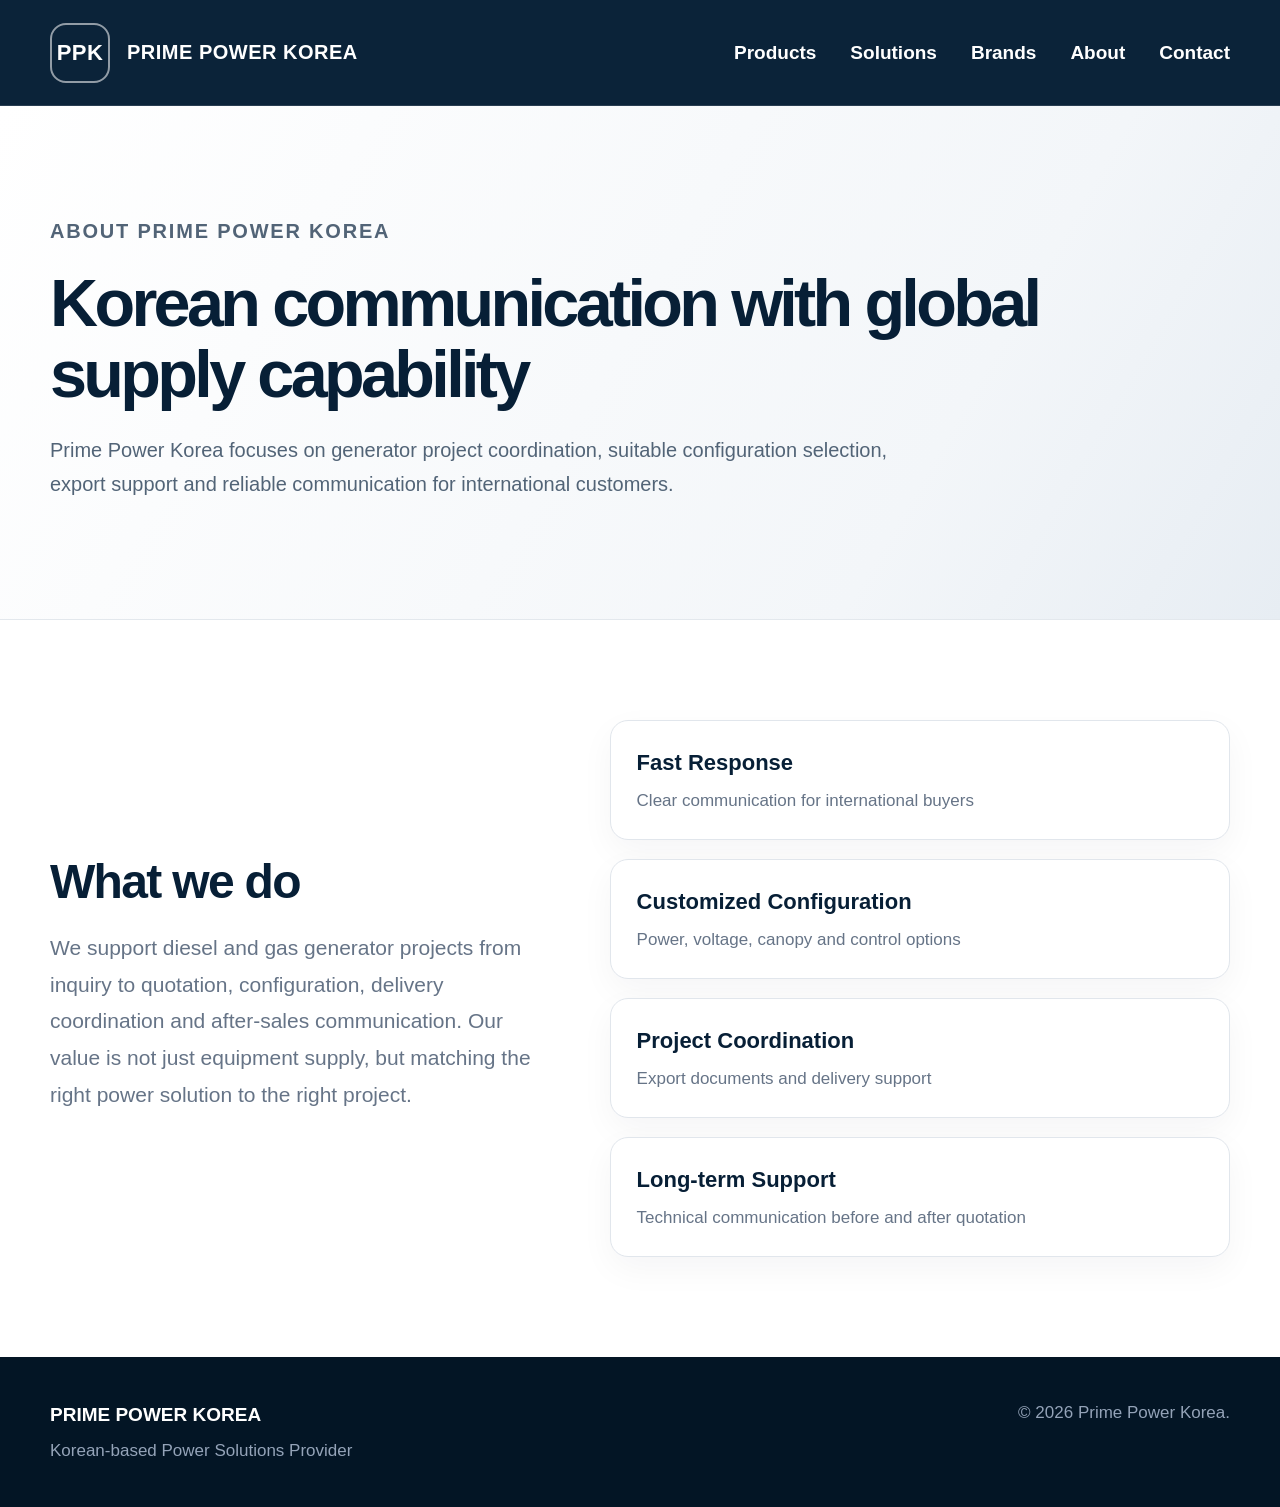
==== commit 5a132ca3: "Add files via upload" ====
--- a/about.html
+++ b/about.html
@@ -1,4 +1,4 @@
-<!DOCTYPE html><html lang="en"><head><meta charset="UTF-8"><meta name="viewport" content="width=device-width, initial-scale=1.0"><title>About | Prime Power Korea</title><meta name="description" content="Prime Power Korea is a Korean-based power solutions provider for diesel and gas generator projects worldwide."><link rel="stylesheet" href="css/style.css?v=4"></head><body>
+<!DOCTYPE html><html lang="en"><head><meta charset="UTF-8"><meta name="viewport" content="width=device-width, initial-scale=1.0"><title>About | Prime Power Korea</title><meta name="description" content="Prime Power Korea is a Korean-based power solutions provider for diesel and gas generator projects worldwide."><link rel="stylesheet" href="css/style.css?v=10"></head><body>
 <header class="site-header"><div class="container nav-wrap"><a class="brand" href="index.html"><span class="brand-mark">PPK</span><span>PRIME POWER KOREA</span></a><button class="menu-btn">☰</button><nav class="nav-menu"><a href="products.html">Products</a><a href="solutions.html">Solutions</a><a href="brands.html">Brands</a><a href="about.html">About</a><a href="contact.html">Contact</a></nav></div></header>
 <section class="page-hero"><div class="container"><p class="eyebrow">About Prime Power Korea</p><h1>Korean communication with global supply capability</h1><p>Prime Power Korea focuses on generator project coordination, suitable configuration selection, export support and reliable communication for international customers.</p></div></section>
 <section class="section"><div class="container split"><div><h2>What we do</h2><p class="lead">We support diesel and gas generator projects from inquiry to quotation, configuration, delivery coordination and after-sales communication. Our value is not just equipment supply, but matching the right power solution to the right project.</p></div><div class="solution-list"><div><strong>Fast Response</strong><span>Clear communication for international buyers</span></div><div><strong>Customized Configuration</strong><span>Power, voltage, canopy and control options</span></div><div><strong>Project Coordination</strong><span>Export documents and delivery support</span></div><div><strong>Long-term Support</strong><span>Technical communication before and after quotation</span></div></div></div></section>
--- a/css/style.css
+++ b/css/style.css
@@ -279,3 +279,319 @@
   .cards.three,.cards.two,.brand-grid,.brand-grid.large{grid-template-columns:1fr}
   .section-head h2,h2{font-size:36px}
 }
+
+/* ===== Homepage mockup alignment (v5) ===== */
+@media (min-width:1001px){
+  .container{width:min(1504px,calc(100% - 96px));}
+  .nav-wrap{min-height:94px;}
+  .brand{gap:17px;font-size:21px;letter-spacing:.025em;}
+  .brand-mark{width:60px;height:60px;border-radius:16px;font-size:20px;}
+  .nav-menu{gap:46px;font-size:18px;}
+  .nav-menu a{padding:35px 0;}
+
+  .hero{
+    position:relative;
+    padding:0 0 54px;
+    background:#fff;
+  }
+  .hero::before{
+    content:"";
+    position:absolute;
+    inset:0 0 255px 0;
+    background:
+      linear-gradient(90deg,#fff 0%,#fff 35%,rgba(255,255,255,.96) 43%,rgba(255,255,255,.18) 61%,rgba(255,255,255,0) 100%),
+      url("../images/home/hero-warehouse.webp") right center / auto 100% no-repeat;
+    pointer-events:none;
+  }
+  .hero-main{
+    position:relative;
+    z-index:1;
+    grid-template-columns:44% 56%;
+    gap:0;
+    min-height:610px;
+    align-items:center;
+  }
+  .hero-copy-block{padding:48px 0 24px;max-width:690px;}
+  .eyebrow{font-size:17px;letter-spacing:.08em;}
+  .hero h1{
+    margin:24px 0 28px;
+    font-size:clamp(66px,5.4vw,86px);
+    line-height:1.02;
+    letter-spacing:-.048em;
+  }
+  .hero-copy{font-size:20px;line-height:1.65;max-width:660px;}
+  .actions{margin-top:34px;gap:18px;}
+  .btn{min-height:56px;padding:15px 24px;font-size:18px;}
+  .hero .btn::after{content:"→";margin-left:18px;font-size:25px;line-height:1;}
+  .hero-visual{min-height:610px;background:none;padding:0;border-radius:0;overflow:visible;}
+  .hero-visual::before{display:none;}
+  .hero-machine{display:none;}
+
+  .hero-stats{
+    position:relative;
+    z-index:2;
+    grid-template-columns:repeat(4,1fr);
+    gap:16px;
+    margin-top:0;
+  }
+  .hero-stat{
+    position:relative;
+    min-height:194px;
+    padding:44px 34px 30px;
+    border-radius:16px;
+    box-shadow:0 11px 28px rgba(7,31,54,.09);
+    align-items:flex-start;
+    gap:22px;
+  }
+  .hero-stat::after{
+    content:"→";
+    position:absolute;
+    right:30px;
+    bottom:26px;
+    color:#6f7e8d;
+    font-size:30px;
+    font-weight:400;
+  }
+  .stat-icon{
+    flex:0 0 52px;
+    width:52px;
+    height:52px;
+    background:transparent;
+    color:#ffa711;
+    font-size:40px;
+  }
+  .hero-stat strong{font-size:25px;line-height:1.15;}
+  .hero-stat span{font-size:16px;margin-top:11px;}
+}
+
+/* ===== Home hero fidelity update (v8) ===== */
+@media (min-width:1001px){
+  .container{width:min(1528px,calc(100% - 96px))}
+  .nav-wrap{min-height:94px}
+  .brand{font-size:20px;gap:17px}
+  .brand-mark{width:60px;height:60px;border-radius:16px;font-size:21px}
+  .nav-menu{gap:46px;font-size:17px}
+  .nav-menu a{padding:37px 0}
+
+  .hero{
+    padding:0 0 56px;
+    background:linear-gradient(90deg,#ffffff 0%,#ffffff 40%,#f6f8fa 100%);
+  }
+  .hero>.container{width:min(1625px,100%);max-width:none}
+  .hero-main{
+    min-height:610px;
+    grid-template-columns:46% 54%;
+    gap:0;
+    align-items:stretch;
+  }
+  .hero-copy-block{
+    padding:86px 36px 54px 48px;
+    display:flex;
+    flex-direction:column;
+    justify-content:center;
+  }
+  .hero h1{
+    margin:28px 0 28px;
+    font-size:clamp(58px,4.55vw,78px);
+    line-height:1.08;
+    letter-spacing:-.045em;
+  }
+  .hero h1 span{display:block;white-space:nowrap}
+  .hero-copy{font-size:21px;line-height:1.65;max-width:650px;margin:0}
+  .actions{margin-top:34px;gap:20px}
+  .btn{min-height:58px;padding:16px 28px;font-size:17px}
+
+  .hero-visual{
+    min-height:610px;
+    border-radius:0;
+    padding:0;
+    align-items:stretch;
+    justify-content:stretch;
+    background-image:
+      linear-gradient(90deg,rgba(255,255,255,.95) 0%,rgba(255,255,255,.60) 10%,rgba(255,255,255,.08) 28%,rgba(255,255,255,0) 100%),
+      url("../images/home/hero-warehouse.webp");
+    background-size:cover;
+    background-position:center center;
+    background-repeat:no-repeat;
+  }
+  .hero-visual::before{display:none}
+  .hero-machine{display:none}
+
+  .hero-stats{
+    width:calc(100% - 96px);
+    margin:0 auto;
+    grid-template-columns:repeat(4,1fr);
+    gap:16px;
+  }
+  .hero-stat{
+    min-height:194px;
+    padding:38px 34px;
+    border-radius:18px;
+    box-shadow:0 10px 28px rgba(7,31,54,.08);
+  }
+  .stat-icon{flex-basis:58px;width:58px;height:58px;border-radius:15px;font-size:29px}
+  .hero-stat strong{font-size:26px}
+  .hero-stat span{font-size:17px;margin-top:10px}
+}
+
+@media (min-width:1001px) and (max-width:1350px){
+  .container{width:min(1180px,calc(100% - 56px))}
+  .hero>.container{width:100%}
+  .hero-copy-block{padding-left:42px;padding-right:24px}
+  .hero h1{font-size:58px}
+  .hero-copy{font-size:18px}
+  .hero-stats{width:calc(100% - 56px)}
+  .hero-stat{padding:28px 24px}
+  .hero-stat strong{font-size:22px}
+}
+
+/* ===== Desktop typography scale update (v9) ===== */
+@media (min-width:1001px){
+  .brand{font-size:22px;font-weight:900;letter-spacing:.025em}
+  .brand-mark{font-size:22px}
+  .nav-menu{font-size:19px;font-weight:900;gap:48px}
+
+  .eyebrow{font-size:18px;font-weight:900;letter-spacing:.09em}
+  .hero h1{
+    font-size:clamp(68px,5.15vw,88px);
+    line-height:1.01;
+    letter-spacing:-.052em;
+    margin:28px 0 30px;
+  }
+  .hero-copy{
+    font-size:22px;
+    line-height:1.62;
+    max-width:680px;
+  }
+  .btn{font-size:18px;font-weight:900;min-height:60px;padding:17px 30px}
+
+  .hero-stat{padding:40px 34px;gap:22px}
+  .stat-icon{font-size:36px;flex-basis:60px;width:60px;height:60px}
+  .hero-stat strong{font-size:29px;font-weight:900;letter-spacing:-.025em}
+  .hero-stat span{font-size:18px;line-height:1.4;margin-top:10px}
+}
+
+@media (min-width:1001px) and (max-width:1350px){
+  .brand{font-size:19px}
+  .nav-menu{font-size:17px;gap:32px}
+  .eyebrow{font-size:15px}
+  .hero h1{font-size:62px}
+  .hero-copy{font-size:19px}
+  .btn{font-size:17px}
+  .hero-stat strong{font-size:24px}
+  .hero-stat span{font-size:16px}
+}
+
+/* ===== Corporate typography & spacing system (v10) ===== */
+body{
+  font-size:18px;
+  line-height:1.65;
+}
+
+.card p,.card li,
+.solution-list span,
+.contact-box p,
+.footer,
+.footer p{
+  font-size:18px;
+}
+
+.card h3{
+  font-size:26px;
+  line-height:1.25;
+  margin-bottom:13px;
+}
+.card p,.card li{line-height:1.75}
+.card{padding:36px}
+
+.section{padding:100px 0}
+.section-head{margin-bottom:44px}
+.section-head h2,h2{
+  font-size:48px;
+  line-height:1.12;
+  margin:12px 0 18px;
+}
+.lead{
+  font-size:21px;
+  line-height:1.75;
+}
+
+.solution-list{gap:19px}
+.solution-list div{padding:24px 26px}
+.solution-list strong{font-size:22px;margin-bottom:4px}
+
+.brand-grid span{
+  padding:30px;
+  font-size:21px;
+}
+
+.dark-panel{padding:52px}
+.dark-panel p{font-size:19px;line-height:1.75}
+.contact-box{padding:44px}
+.contact-box h3{font-size:23px;margin-top:22px}
+.contact-box h3:first-child{margin-top:0}
+
+.page-hero{padding:108px 0 98px}
+.page-hero h1{
+  font-size:clamp(56px,5.2vw,78px);
+  line-height:1.06;
+  max-width:1050px;
+}
+.page-hero p{
+  font-size:22px;
+  line-height:1.7;
+  max-width:850px;
+}
+
+.footer{padding:42px 0;font-size:17px}
+.footer strong{font-size:19px}
+.footer p{margin:6px 0 0;font-size:17px}
+
+@media (min-width:1351px){
+  .nav-wrap{min-height:100px}
+  .brand{font-size:23px}
+  .brand-mark{width:62px;height:62px;font-size:23px}
+  .nav-menu{font-size:22px;gap:52px}
+  .nav-menu a{padding:38px 0}
+
+  .hero-copy-block{padding-top:92px;padding-bottom:62px}
+  .eyebrow{font-size:19px}
+  .hero h1{font-size:clamp(72px,5.25vw,92px)}
+  .hero-copy{font-size:23px;line-height:1.65}
+  .btn{font-size:19px;min-height:62px;padding:18px 32px}
+
+  .hero-stat{min-height:204px;padding:43px 36px}
+  .hero-stat strong{font-size:31px}
+  .hero-stat span{font-size:19px}
+}
+
+@media (min-width:1001px) and (max-width:1350px){
+  .nav-menu{font-size:19px;gap:34px}
+  .brand{font-size:20px}
+  .page-hero p{font-size:20px}
+  .card h3{font-size:24px}
+  .card p,.card li,.solution-list span{font-size:17px}
+}
+
+@media (max-width:1000px){
+  body{font-size:17px}
+  .section{padding:78px 0}
+  .section-head h2,h2{font-size:40px}
+  .lead{font-size:19px}
+  .card{padding:28px}
+  .card h3{font-size:23px}
+  .card p,.card li,.solution-list span{font-size:17px}
+  .page-hero{padding:78px 0 70px}
+  .page-hero p{font-size:19px}
+}
+
+@media (max-width:760px){
+  .section{padding:64px 0}
+  .section-head h2,h2{font-size:35px}
+  .lead{font-size:18px}
+  .page-hero h1{font-size:46px}
+  .page-hero p{font-size:18px}
+  .card{padding:24px}
+  .card h3{font-size:22px}
+  .footer,.footer p{font-size:15px}
+}
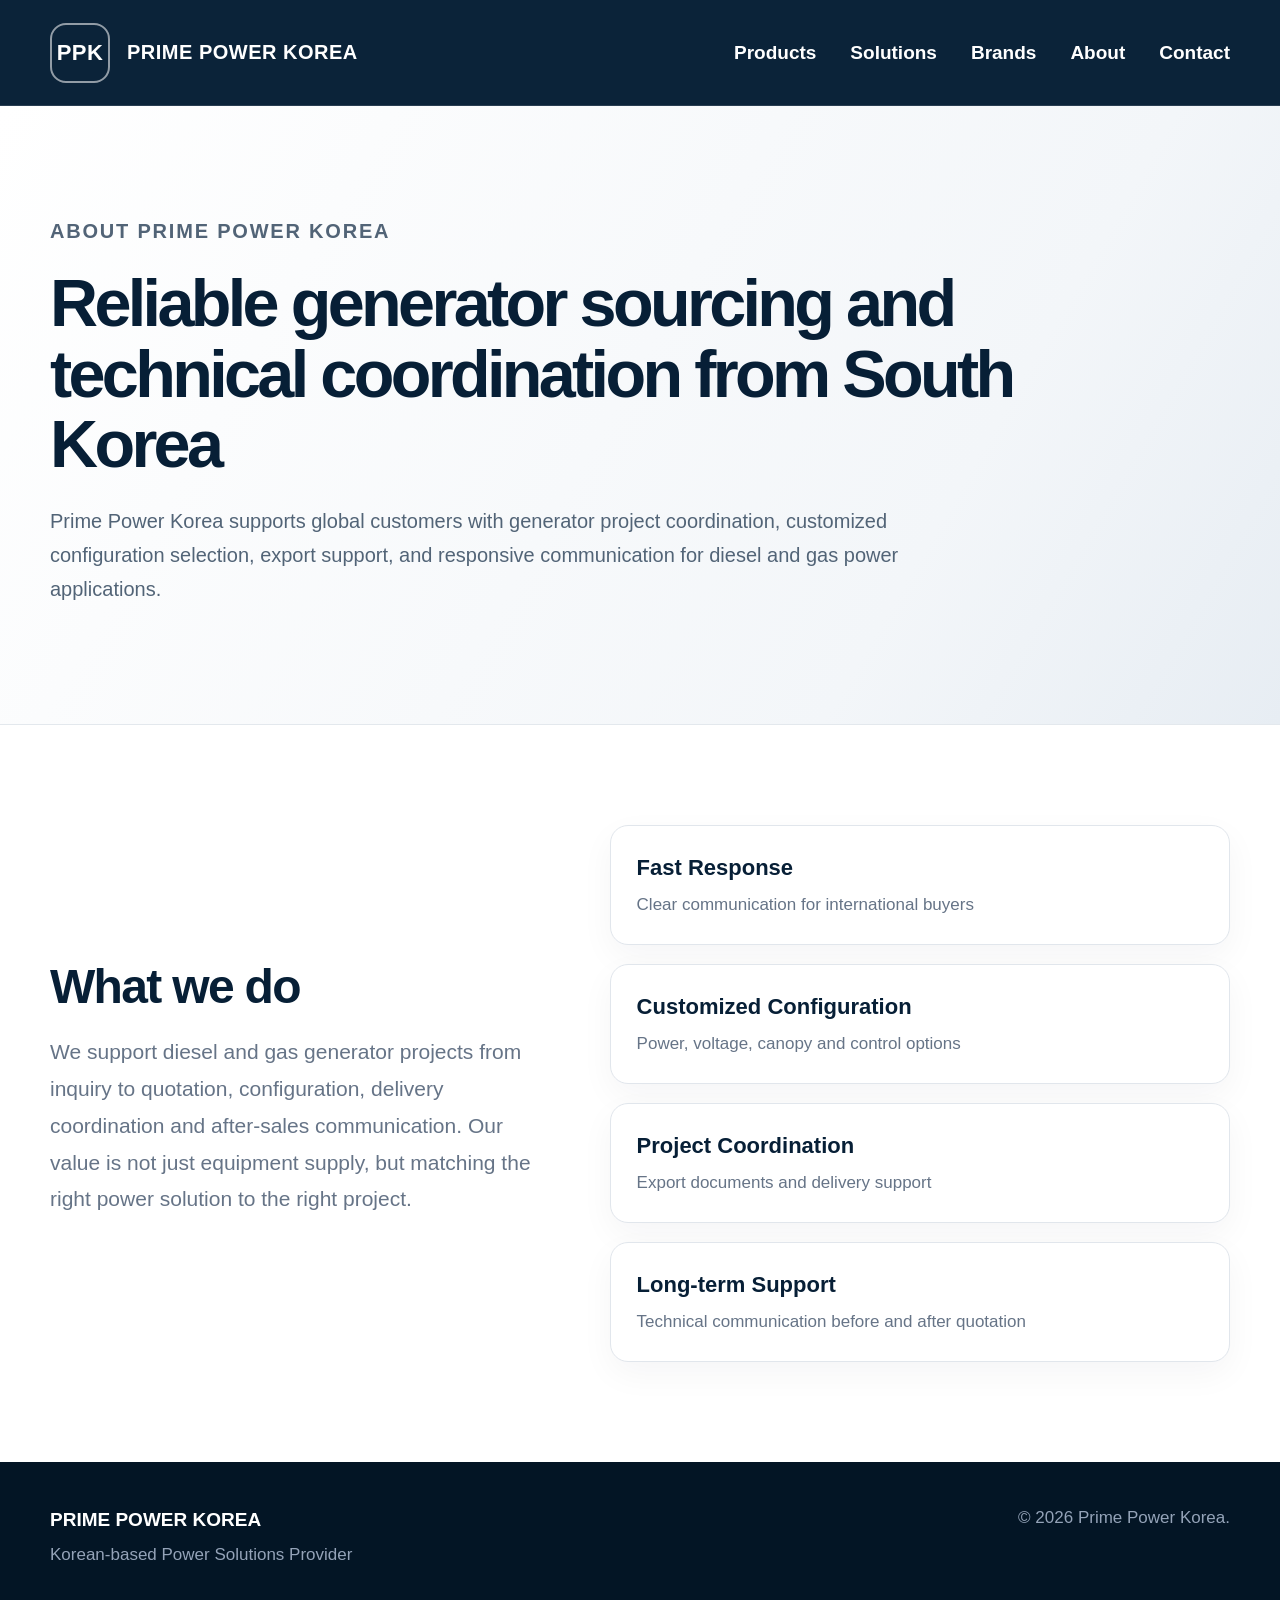
==== commit e3b1859a: "Add files via upload" ====
--- a/about.html
+++ b/about.html
@@ -1,5 +1,5 @@
-<!DOCTYPE html><html lang="en"><head><meta charset="UTF-8"><meta name="viewport" content="width=device-width, initial-scale=1.0"><title>About | Prime Power Korea</title><meta name="description" content="Prime Power Korea is a Korean-based power solutions provider for diesel and gas generator projects worldwide."><link rel="stylesheet" href="css/style.css?v=10"></head><body>
+<!DOCTYPE html><html lang="en"><head><meta charset="UTF-8"><meta name="viewport" content="width=device-width, initial-scale=1.0"><title>About Prime Power Korea | Diesel & Gas Generator Supplier</title><meta name="description" content="Prime Power Korea is a Korean-based power solutions provider supporting global diesel and gas generator projects with customized selection and export coordination."><meta name="robots" content="index,follow"><link rel="canonical" href="https://www.primepowerkorea.com/about.html"><meta property="og:title" content="About Prime Power Korea | Diesel & Gas Generator Supplier"><meta property="og:description" content="Learn how Prime Power Korea supports international generator projects with tailored power solutions and reliable communication."><meta property="og:type" content="website"><meta property="og:url" content="https://www.primepowerkorea.com/about.html"><meta name="twitter:card" content="summary_large_image"><link rel="stylesheet" href="css/style.css?v=11"></head><body>
 <header class="site-header"><div class="container nav-wrap"><a class="brand" href="index.html"><span class="brand-mark">PPK</span><span>PRIME POWER KOREA</span></a><button class="menu-btn">☰</button><nav class="nav-menu"><a href="products.html">Products</a><a href="solutions.html">Solutions</a><a href="brands.html">Brands</a><a href="about.html">About</a><a href="contact.html">Contact</a></nav></div></header>
-<section class="page-hero"><div class="container"><p class="eyebrow">About Prime Power Korea</p><h1>Korean communication with global supply capability</h1><p>Prime Power Korea focuses on generator project coordination, suitable configuration selection, export support and reliable communication for international customers.</p></div></section>
+<section class="page-hero"><div class="container"><p class="eyebrow">About Prime Power Korea</p><h1>Reliable generator sourcing and technical coordination from South Korea</h1><p>Prime Power Korea supports global customers with generator project coordination, customized configuration selection, export support, and responsive communication for diesel and gas power applications.</p></div></section>
 <section class="section"><div class="container split"><div><h2>What we do</h2><p class="lead">We support diesel and gas generator projects from inquiry to quotation, configuration, delivery coordination and after-sales communication. Our value is not just equipment supply, but matching the right power solution to the right project.</p></div><div class="solution-list"><div><strong>Fast Response</strong><span>Clear communication for international buyers</span></div><div><strong>Customized Configuration</strong><span>Power, voltage, canopy and control options</span></div><div><strong>Project Coordination</strong><span>Export documents and delivery support</span></div><div><strong>Long-term Support</strong><span>Technical communication before and after quotation</span></div></div></div></section>
-<footer class="footer"><div class="container footer-grid"><div><strong>PRIME POWER KOREA</strong><p>Korean-based Power Solutions Provider</p></div><div>© 2026 Prime Power Korea.</div></div></footer><script src="js/main.js"></script></body></html>
+<footer class="footer"><div class="container footer-grid"><div><strong>PRIME POWER KOREA</strong><p>Korean-based Power Solutions Provider</p></div><div>© 2026 Prime Power Korea.</div></div></footer><script type="application/ld+json">{"@context":"https://schema.org","@type":"AboutPage","name":"About Prime Power Korea","url":"https://www.primepowerkorea.com/about.html"}</script><script src="js/main.js"></script></body></html>
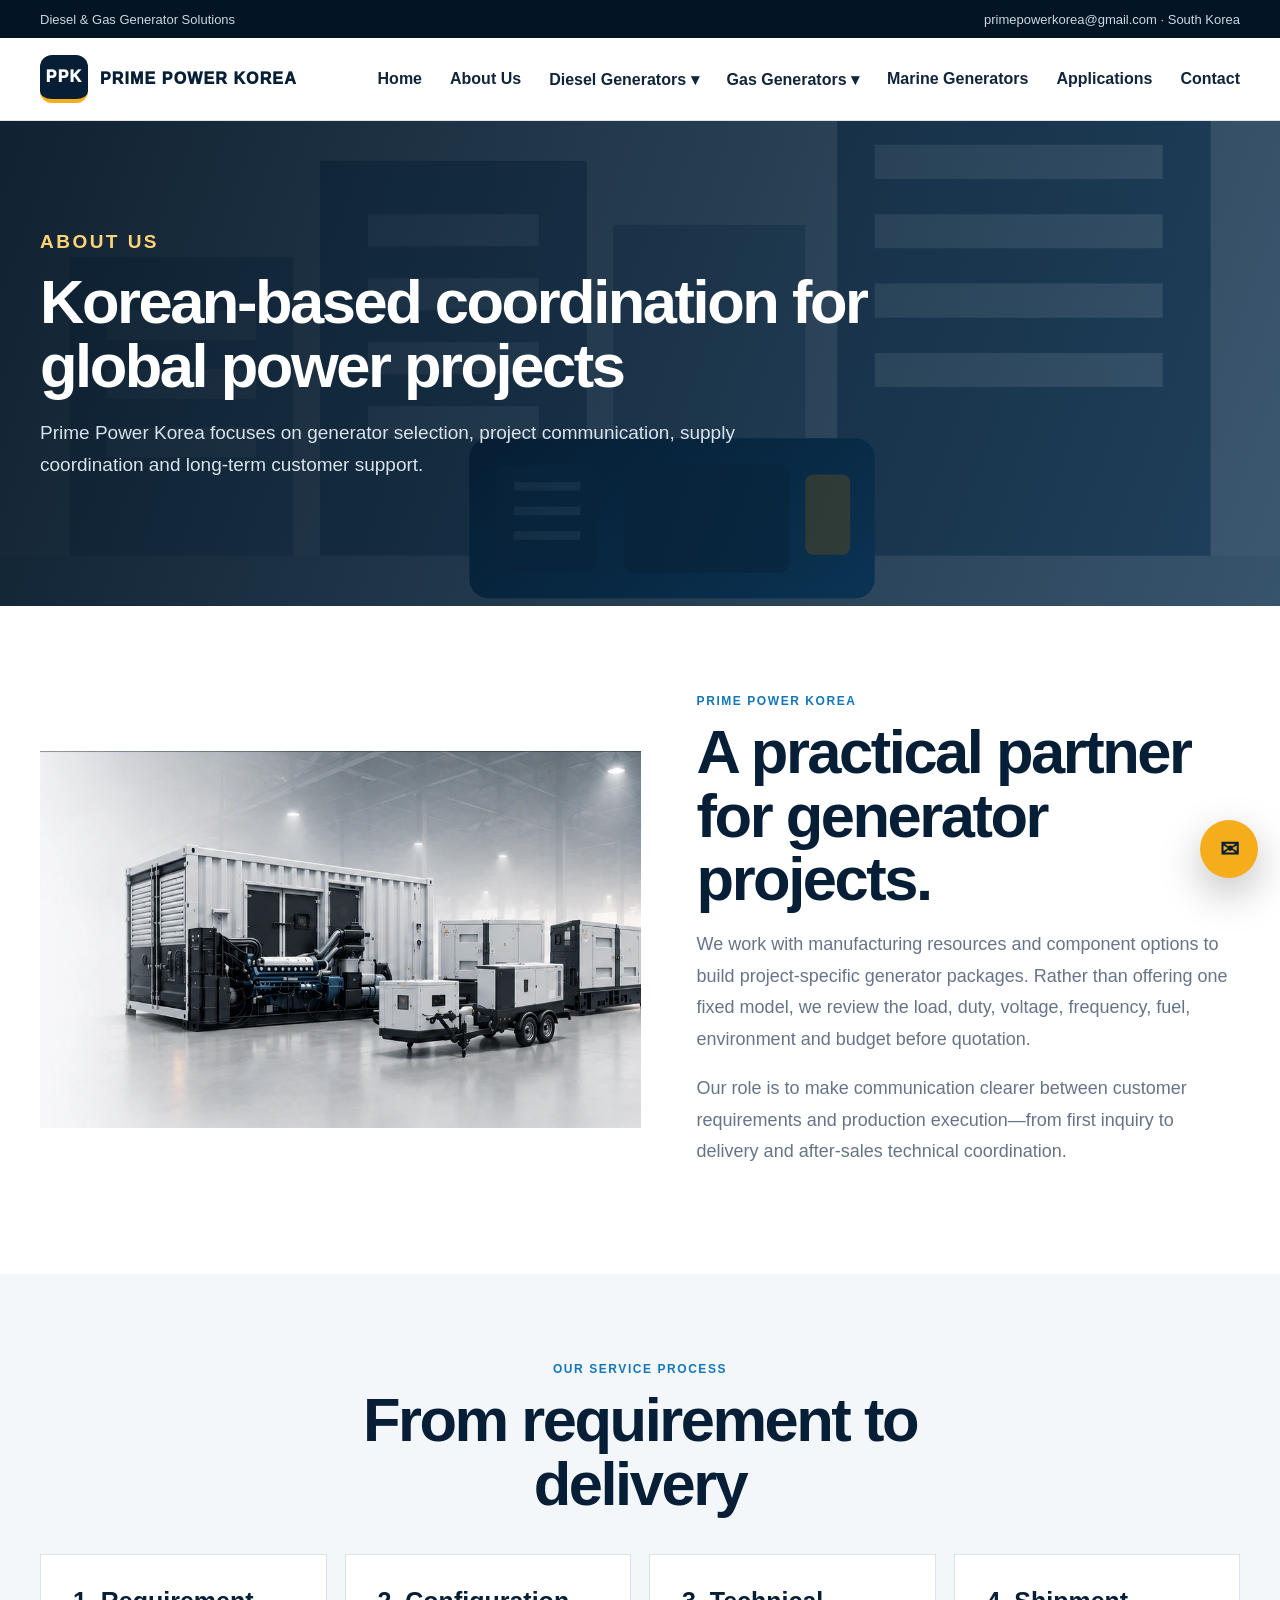
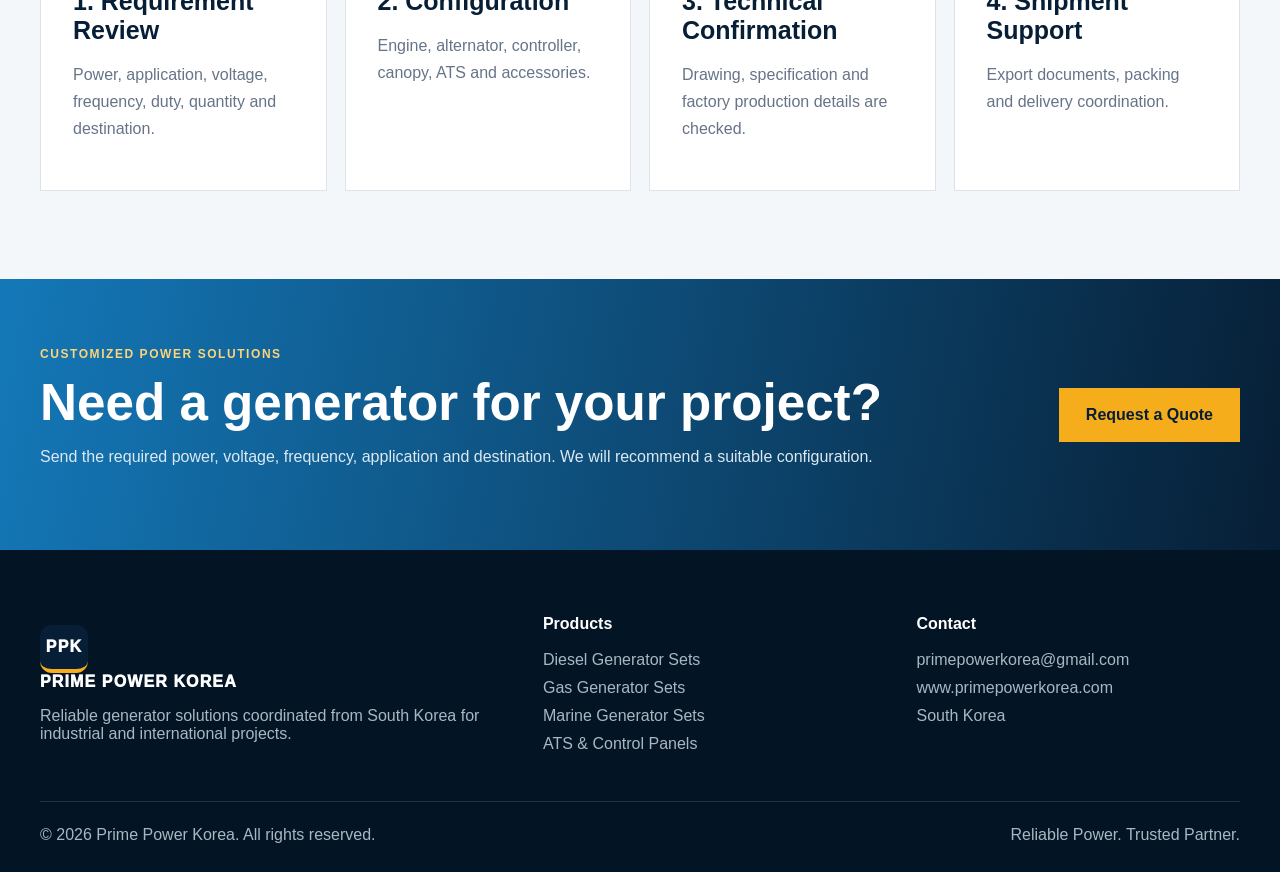
==== commit 97d35cb6: "Add files via upload" ====
--- a/about.html
+++ b/about.html
@@ -1,5 +1,11 @@
-<!DOCTYPE html><html lang="en"><head><meta charset="UTF-8"><meta name="viewport" content="width=device-width, initial-scale=1.0"><title>About Prime Power Korea | Diesel & Gas Generator Supplier</title><meta name="description" content="Prime Power Korea is a Korean-based power solutions provider supporting global diesel and gas generator projects with customized selection and export coordination."><meta name="robots" content="index,follow"><link rel="canonical" href="https://www.primepowerkorea.com/about.html"><meta property="og:title" content="About Prime Power Korea | Diesel & Gas Generator Supplier"><meta property="og:description" content="Learn how Prime Power Korea supports international generator projects with tailored power solutions and reliable communication."><meta property="og:type" content="website"><meta property="og:url" content="https://www.primepowerkorea.com/about.html"><meta name="twitter:card" content="summary_large_image"><link rel="stylesheet" href="css/style.css?v=11"></head><body>
-<header class="site-header"><div class="container nav-wrap"><a class="brand" href="index.html"><span class="brand-mark">PPK</span><span>PRIME POWER KOREA</span></a><button class="menu-btn">☰</button><nav class="nav-menu"><a href="products.html">Products</a><a href="solutions.html">Solutions</a><a href="brands.html">Brands</a><a href="about.html">About</a><a href="contact.html">Contact</a></nav></div></header>
-<section class="page-hero"><div class="container"><p class="eyebrow">About Prime Power Korea</p><h1>Reliable generator sourcing and technical coordination from South Korea</h1><p>Prime Power Korea supports global customers with generator project coordination, customized configuration selection, export support, and responsive communication for diesel and gas power applications.</p></div></section>
-<section class="section"><div class="container split"><div><h2>What we do</h2><p class="lead">We support diesel and gas generator projects from inquiry to quotation, configuration, delivery coordination and after-sales communication. Our value is not just equipment supply, but matching the right power solution to the right project.</p></div><div class="solution-list"><div><strong>Fast Response</strong><span>Clear communication for international buyers</span></div><div><strong>Customized Configuration</strong><span>Power, voltage, canopy and control options</span></div><div><strong>Project Coordination</strong><span>Export documents and delivery support</span></div><div><strong>Long-term Support</strong><span>Technical communication before and after quotation</span></div></div></div></section>
-<footer class="footer"><div class="container footer-grid"><div><strong>PRIME POWER KOREA</strong><p>Korean-based Power Solutions Provider</p></div><div>© 2026 Prime Power Korea.</div></div></footer><script type="application/ld+json">{"@context":"https://schema.org","@type":"AboutPage","name":"About Prime Power Korea","url":"https://www.primepowerkorea.com/about.html"}</script><script src="js/main.js"></script></body></html>
+<!doctype html><html lang="en"><head><meta charset="utf-8"><meta name="viewport" content="width=device-width,initial-scale=1"><title>About Prime Power Korea</title><meta name="description" content="Learn about Prime Power Korea and our generator project coordination, technical selection and export support."><link rel="stylesheet" href="css/style.css?v=20"></head><body><div class="topbar"><div class="container"><span>Diesel & Gas Generator Solutions</span><span>primepowerkorea@gmail.com · South Korea</span></div></div>
+<header class="site-header"><div class="container nav-wrap"><a class="brand" href="index.html"><span class="brand-mark">PPK</span><span>PRIME POWER KOREA</span></a><button class="menu-btn" aria-label="Open navigation">☰</button><nav class="nav-menu">
+<div class="nav-item"><a href="index.html">Home</a></div>
+<div class="nav-item"><a href="about.html">About Us</a></div>
+<div class="nav-item has-dropdown"><a href="products.html">Diesel Generators ▾</a><div class="dropdown"><a href="products.html#cummins">Cummins Generator Series</a><a href="products.html#perkins">Perkins Generator Series</a><a href="products.html#volvo">Volvo Generator Series</a><a href="products.html#mtu">MTU Generator Series</a><a href="products.html#weichai">Weichai Generator Series</a></div></div>
+<div class="nav-item has-dropdown"><a href="products.html#gas">Gas Generators ▾</a><div class="dropdown"><a href="products.html#gas">Natural Gas Generator</a><a href="products.html#gas">Biogas Generator</a><a href="products.html#gas">LPG Generator</a></div></div>
+<div class="nav-item"><a href="products.html#marine">Marine Generators</a></div>
+<div class="nav-item"><a href="solutions.html">Applications</a></div>
+<div class="nav-item"><a href="contact.html">Contact</a></div>
+</nav></div></header><main><section class="page-hero"><div class="container"><p class="eyebrow" style="color:#ffd477">About Us</p><h1>Korean-based coordination for global power projects</h1><p>Prime Power Korea focuses on generator selection, project communication, supply coordination and long-term customer support.</p></div></section><section class="section"><div class="container about-grid"><div><img src="images/home/hero-warehouse.webp" alt="Power equipment production"></div><div><p class="eyebrow">Prime Power Korea</p><h2>A practical partner for generator projects.</h2><p class="lead">We work with manufacturing resources and component options to build project-specific generator packages. Rather than offering one fixed model, we review the load, duty, voltage, frequency, fuel, environment and budget before quotation.</p><p class="lead">Our role is to make communication clearer between customer requirements and production execution—from first inquiry to delivery and after-sales technical coordination.</p></div></div></section><section class="section light"><div class="container"><div class="section-head center"><p class="eyebrow">Our Service Process</p><h2>From requirement to delivery</h2></div><div class="why-grid"><article class="content-card"><h3>1. Requirement Review</h3><p>Power, application, voltage, frequency, duty, quantity and destination.</p></article><article class="content-card"><h3>2. Configuration</h3><p>Engine, alternator, controller, canopy, ATS and accessories.</p></article><article class="content-card"><h3>3. Technical Confirmation</h3><p>Drawing, specification and factory production details are checked.</p></article><article class="content-card"><h3>4. Shipment Support</h3><p>Export documents, packing and delivery coordination.</p></article></div></div></section></main><section class="cta"><div class="container cta-grid"><div><p class="eyebrow" style="color:#ffd477">Customized Power Solutions</p><h2>Need a generator for your project?</h2><p>Send the required power, voltage, frequency, application and destination. We will recommend a suitable configuration.</p></div><a class="btn primary" href="contact.html">Request a Quote</a></div></section>
+<footer class="footer"><div class="container"><div class="footer-grid"><div><a class="brand" href="index.html" style="color:#fff"><span class="brand-mark">PPK</span><span>PRIME POWER KOREA</span></a><p>Reliable generator solutions coordinated from South Korea for industrial and international projects.</p></div><div><h4>Products</h4><a href="products.html">Diesel Generator Sets</a><a href="products.html#gas">Gas Generator Sets</a><a href="products.html#marine">Marine Generator Sets</a><a href="products.html#ats">ATS & Control Panels</a></div><div><h4>Contact</h4><a href="mailto:primepowerkorea@gmail.com">primepowerkorea@gmail.com</a><a href="https://www.primepowerkorea.com">www.primepowerkorea.com</a><span>South Korea</span></div></div><div class="footer-bottom"><span>© 2026 Prime Power Korea. All rights reserved.</span><span>Reliable Power. Trusted Partner.</span></div></div></footer><a class="floating" href="mailto:primepowerkorea@gmail.com" aria-label="Email Prime Power Korea">✉</a><script src="js/main.js"></script></body></html>
--- a/css/style.css
+++ b/css/style.css
@@ -1,597 +1,11 @@
-:root{
-  --navy:#071f36;
-  --navy-2:#0b2d4b;
-  --blue:#1478b8;
-  --sky:#1d9bf0;
-  --gold:#f6ad1b;
-  --gold-dark:#d99200;
-  --text:#10243a;
-  --muted:#667487;
-  --line:#dbe3eb;
-  --light:#f5f7fa;
-  --white:#ffffff;
-  --shadow:0 18px 48px rgba(7,31,54,.09);
-}
-
-*{box-sizing:border-box}
-html{scroll-behavior:smooth}
-body{
-  margin:0;
-  font-family:Inter,Arial,sans-serif;
-  color:var(--text);
-  background:var(--white);
-}
-a{text-decoration:none;color:inherit}
-img{max-width:100%;display:block}
-.container{width:min(1180px,calc(100% - 48px));margin:auto}
-
-.site-header{
-  position:sticky;
-  top:0;
-  z-index:50;
-  background:rgba(7,31,54,.98);
-  border-bottom:1px solid rgba(255,255,255,.12);
-  backdrop-filter:blur(10px);
-}
-.nav-wrap{
-  min-height:82px;
-  display:flex;
-  align-items:center;
-  justify-content:space-between;
-  gap:32px;
-  color:#fff;
-}
-.brand{
-  display:flex;
-  align-items:center;
-  gap:14px;
-  font-weight:900;
-  letter-spacing:.08em;
-  white-space:nowrap;
-}
-.brand-mark{
-  width:46px;
-  height:46px;
-  border:2px solid rgba(255,255,255,.55);
-  border-radius:13px;
-  display:grid;
-  place-items:center;
-  font-size:16px;
-}
-.nav-menu{display:flex;align-items:center;gap:34px;font-weight:800}
-.nav-menu a{position:relative;padding:30px 0}
-.nav-menu a::after{
-  content:"";
-  position:absolute;
-  left:0;
-  right:100%;
-  bottom:21px;
-  height:2px;
-  background:var(--gold);
-  transition:.25s ease;
-}
-.nav-menu a:hover::after{right:0}
-.menu-btn{display:none;background:none;color:#fff;border:0;font-size:28px;cursor:pointer}
-
-.hero{
-  background:
-    linear-gradient(90deg,#fff 0%,#fff 43%,rgba(255,255,255,.88) 56%,rgba(245,247,250,.5) 100%),
-    linear-gradient(180deg,#f9fbfd,#edf2f6);
-  padding:72px 0 54px;
-  overflow:hidden;
-}
-.hero-main{
-  display:grid;
-  grid-template-columns:.95fr 1.25fr;
-  gap:38px;
-  align-items:center;
-  min-height:500px;
-}
-.hero-copy-block{position:relative;z-index:2;padding:18px 0}
-.eyebrow{
-  margin:0;
-  color:var(--blue);
-  font-weight:900;
-  letter-spacing:.14em;
-  text-transform:uppercase;
-  font-size:13px;
-}
-.hero h1,.page-hero h1{
-  margin:20px 0 24px;
-  color:var(--navy);
-  font-size:clamp(52px,6vw,82px);
-  line-height:.98;
-  letter-spacing:-.055em;
-}
-.hero-copy,.page-hero p{
-  color:#42556a;
-  font-size:20px;
-  line-height:1.65;
-  max-width:670px;
-}
-.actions{display:flex;gap:14px;margin-top:30px;flex-wrap:wrap}
-.actions.vertical{display:grid}
-.btn{
-  min-height:56px;
-  padding:15px 27px;
-  border-radius:999px;
-  font-weight:900;
-  display:inline-flex;
-  align-items:center;
-  justify-content:center;
-  transition:.25s ease;
-}
-.btn:hover{transform:translateY(-2px)}
-.primary{background:var(--gold);color:var(--navy);box-shadow:0 10px 24px rgba(246,173,27,.26)}
-.primary:hover{background:#ffba2f}
-.ghost{border:1px solid #8a99aa;color:var(--navy);background:rgba(255,255,255,.66)}
-
-.hero-visual{
-  min-height:420px;
-  border-radius:30px;
-  position:relative;
-  overflow:hidden;
-  display:flex;
-  align-items:flex-end;
-  justify-content:center;
-  padding:30px 24px 10px;
-  background:
-    linear-gradient(90deg,rgba(255,255,255,.95) 0%,rgba(255,255,255,.28) 34%,rgba(235,240,245,.04) 100%),
-    radial-gradient(circle at 62% 24%,rgba(255,255,255,.95),rgba(228,234,240,.7) 58%,rgba(211,219,228,.9) 100%);
-}
-.hero-visual::before{
-  content:"";
-  position:absolute;
-  inset:0;
-  background:
-    linear-gradient(180deg,rgba(255,255,255,.06),rgba(7,31,54,.05)),
-    repeating-linear-gradient(90deg,transparent 0 140px,rgba(7,31,54,.035) 141px 142px);
-}
-.hero-machine{
-  position:relative;
-  z-index:1;
-  width:108%;
-  max-width:none;
-  height:390px;
-  object-fit:contain;
-  object-position:center bottom;
-  filter:drop-shadow(0 25px 24px rgba(7,31,54,.2));
-  transform:translateY(14px);
-}
-
-.hero-stats{
-  display:grid;
-  grid-template-columns:repeat(4,1fr);
-  gap:18px;
-  margin-top:30px;
-}
-.hero-stat{
-  min-height:170px;
-  padding:30px;
-  background:#fff;
-  border:1px solid #dfe5eb;
-  border-radius:20px;
-  box-shadow:var(--shadow);
-  display:flex;
-  align-items:flex-start;
-  gap:18px;
-}
-.stat-icon{
-  flex:0 0 48px;
-  width:48px;
-  height:48px;
-  border-radius:14px;
-  display:grid;
-  place-items:center;
-  color:var(--gold-dark);
-  background:#fff8e8;
-  font-size:24px;
-  font-weight:900;
-}
-.hero-stat strong{display:block;color:var(--navy);font-size:27px;line-height:1.1;white-space:nowrap}
-.hero-stat span{display:block;margin-top:8px;color:var(--muted);font-size:16px;line-height:1.4}
-
-.section{padding:88px 0}
-.light{background:var(--light)}
-.split{display:grid;grid-template-columns:.9fr 1.1fr;gap:52px;align-items:center}
-.split.reverse{grid-template-columns:1fr 1fr}
-.section-head{margin-bottom:36px;max-width:790px}
-.section-head h2,h2{
-  font-size:42px;
-  line-height:1.08;
-  margin:10px 0 14px;
-  color:var(--navy);
-  letter-spacing:-.035em;
-}
-.lead{color:var(--muted);font-size:18px;line-height:1.7}
-.cards{display:grid;gap:22px}
-.cards.three{grid-template-columns:repeat(3,1fr)}
-.cards.two{grid-template-columns:repeat(2,1fr)}
-.card{
-  border:1px solid #e1e6ec;
-  border-radius:22px;
-  padding:30px;
-  background:#fff;
-  box-shadow:0 14px 42px rgba(7,31,54,.055);
-  transition:.25s ease;
-}
-.card:hover{transform:translateY(-4px);box-shadow:0 22px 56px rgba(7,31,54,.11)}
-.card h3{font-size:22px;margin:0 0 10px;color:var(--navy)}
-.card p,.card li{color:var(--muted);line-height:1.7}
-.icon{width:46px;height:46px;border-radius:14px;background:#fff8e8;color:var(--gold-dark);display:grid;place-items:center;font-size:22px;margin-bottom:18px}
-
-.dark-panel{background:var(--navy);color:#fff;border-radius:28px;padding:44px}
-.dark-panel h2{color:#fff}.dark-panel p{color:#cbd5e1}
-.solution-list{display:grid;gap:16px}
-.solution-list div{padding:20px 22px;background:#fff;border:1px solid #e1e6ec;border-radius:18px;box-shadow:0 12px 34px rgba(7,31,54,.045)}
-.solution-list strong{display:block;color:var(--navy);font-size:18px}
-.solution-list span{color:var(--muted)}
-.brand-grid{display:grid;grid-template-columns:repeat(4,1fr);gap:18px}
-.brand-grid span{background:#fff;border:1px solid #e1e6ec;border-radius:18px;padding:25px;font-weight:900;color:var(--navy);box-shadow:0 10px 32px rgba(7,31,54,.04)}
-.brand-grid.large{grid-template-columns:repeat(3,1fr)}
-
-.page-hero{
-  padding:94px 0 84px;
-  color:var(--navy);
-  background:linear-gradient(120deg,#fff 0%,#f3f6f9 72%,#e7edf3 100%);
-  border-bottom:1px solid #e3e8ed;
-}
-.page-hero h1{max-width:900px;font-size:clamp(46px,6vw,72px)}
-.page-hero p{max-width:760px;color:#526477}
-.contact-box{background:var(--navy);color:#fff;border-radius:24px;padding:36px}
-.contact-box h3{color:var(--gold);margin-bottom:6px}
-.contact-box p{color:#dbeafe}
-.cta{padding:90px 0;background:var(--navy);color:#fff}
-.cta h2{color:#fff}.cta .lead{color:#d8e2ec}.cta .ghost{color:#fff;border-color:rgba(255,255,255,.4);background:transparent}
-.floating{position:fixed;right:24px;bottom:24px;width:58px;height:58px;border-radius:50%;background:var(--gold);color:var(--navy);display:grid;place-items:center;font-weight:900;box-shadow:0 18px 45px rgba(0,0,0,.22);z-index:30}
-.footer{background:#031525;color:#94a3b8;padding:34px 0}
-.footer-grid{display:flex;justify-content:space-between;gap:20px;flex-wrap:wrap}.footer strong{color:#fff}
-
-@media(max-width:1000px){
-  .hero-main{grid-template-columns:1fr;min-height:auto}
-  .hero-copy-block{max-width:760px}
-  .hero-visual{min-height:380px}
-  .hero-stats{grid-template-columns:repeat(2,1fr)}
-  .cards.three{grid-template-columns:repeat(2,1fr)}
-}
-
-@media(max-width:760px){
-  .container{width:min(100% - 32px,1180px)}
-  .menu-btn{display:block}
-  .nav-menu{display:none;position:absolute;left:0;right:0;top:76px;background:var(--navy);padding:18px 24px;flex-direction:column;align-items:flex-start;gap:4px}
-  .nav-menu.open{display:flex}
-  .nav-menu a{padding:12px 0;width:100%}
-  .nav-menu a::after{display:none}
-  .nav-wrap{min-height:76px}
-  .brand{font-size:14px;letter-spacing:.04em}
-  .brand-mark{width:42px;height:42px}
-  .hero{padding:48px 0 38px}
-  .hero-main{gap:22px}
-  .hero h1,.page-hero h1{font-size:48px}
-  .hero-copy,.page-hero p{font-size:18px}
-  .hero-visual{min-height:300px;padding:18px 8px 0;border-radius:22px}
-  .hero-machine{height:285px;width:116%}
-  .hero-stats{grid-template-columns:1fr;gap:14px}
-  .hero-stat{min-height:auto;padding:22px}
-  .hero-stat strong{font-size:24px}
-  .section{padding:68px 0}
-  .split,.split.reverse{grid-template-columns:1fr;gap:30px}
-  .cards.three,.cards.two,.brand-grid,.brand-grid.large{grid-template-columns:1fr}
-  .section-head h2,h2{font-size:36px}
-}
-
-/* ===== Homepage mockup alignment (v5) ===== */
-@media (min-width:1001px){
-  .container{width:min(1504px,calc(100% - 96px));}
-  .nav-wrap{min-height:94px;}
-  .brand{gap:17px;font-size:21px;letter-spacing:.025em;}
-  .brand-mark{width:60px;height:60px;border-radius:16px;font-size:20px;}
-  .nav-menu{gap:46px;font-size:18px;}
-  .nav-menu a{padding:35px 0;}
-
-  .hero{
-    position:relative;
-    padding:0 0 54px;
-    background:#fff;
-  }
-  .hero::before{
-    content:"";
-    position:absolute;
-    inset:0 0 255px 0;
-    background:
-      linear-gradient(90deg,#fff 0%,#fff 35%,rgba(255,255,255,.96) 43%,rgba(255,255,255,.18) 61%,rgba(255,255,255,0) 100%),
-      url("../images/home/hero-warehouse.webp") right center / auto 100% no-repeat;
-    pointer-events:none;
-  }
-  .hero-main{
-    position:relative;
-    z-index:1;
-    grid-template-columns:44% 56%;
-    gap:0;
-    min-height:610px;
-    align-items:center;
-  }
-  .hero-copy-block{padding:48px 0 24px;max-width:690px;}
-  .eyebrow{font-size:17px;letter-spacing:.08em;}
-  .hero h1{
-    margin:24px 0 28px;
-    font-size:clamp(66px,5.4vw,86px);
-    line-height:1.02;
-    letter-spacing:-.048em;
-  }
-  .hero-copy{font-size:20px;line-height:1.65;max-width:660px;}
-  .actions{margin-top:34px;gap:18px;}
-  .btn{min-height:56px;padding:15px 24px;font-size:18px;}
-  .hero .btn::after{content:"→";margin-left:18px;font-size:25px;line-height:1;}
-  .hero-visual{min-height:610px;background:none;padding:0;border-radius:0;overflow:visible;}
-  .hero-visual::before{display:none;}
-  .hero-machine{display:none;}
-
-  .hero-stats{
-    position:relative;
-    z-index:2;
-    grid-template-columns:repeat(4,1fr);
-    gap:16px;
-    margin-top:0;
-  }
-  .hero-stat{
-    position:relative;
-    min-height:194px;
-    padding:44px 34px 30px;
-    border-radius:16px;
-    box-shadow:0 11px 28px rgba(7,31,54,.09);
-    align-items:flex-start;
-    gap:22px;
-  }
-  .hero-stat::after{
-    content:"→";
-    position:absolute;
-    right:30px;
-    bottom:26px;
-    color:#6f7e8d;
-    font-size:30px;
-    font-weight:400;
-  }
-  .stat-icon{
-    flex:0 0 52px;
-    width:52px;
-    height:52px;
-    background:transparent;
-    color:#ffa711;
-    font-size:40px;
-  }
-  .hero-stat strong{font-size:25px;line-height:1.15;}
-  .hero-stat span{font-size:16px;margin-top:11px;}
-}
-
-/* ===== Home hero fidelity update (v8) ===== */
-@media (min-width:1001px){
-  .container{width:min(1528px,calc(100% - 96px))}
-  .nav-wrap{min-height:94px}
-  .brand{font-size:20px;gap:17px}
-  .brand-mark{width:60px;height:60px;border-radius:16px;font-size:21px}
-  .nav-menu{gap:46px;font-size:17px}
-  .nav-menu a{padding:37px 0}
-
-  .hero{
-    padding:0 0 56px;
-    background:linear-gradient(90deg,#ffffff 0%,#ffffff 40%,#f6f8fa 100%);
-  }
-  .hero>.container{width:min(1625px,100%);max-width:none}
-  .hero-main{
-    min-height:610px;
-    grid-template-columns:46% 54%;
-    gap:0;
-    align-items:stretch;
-  }
-  .hero-copy-block{
-    padding:86px 36px 54px 48px;
-    display:flex;
-    flex-direction:column;
-    justify-content:center;
-  }
-  .hero h1{
-    margin:28px 0 28px;
-    font-size:clamp(58px,4.55vw,78px);
-    line-height:1.08;
-    letter-spacing:-.045em;
-  }
-  .hero h1 span{display:block;white-space:nowrap}
-  .hero-copy{font-size:21px;line-height:1.65;max-width:650px;margin:0}
-  .actions{margin-top:34px;gap:20px}
-  .btn{min-height:58px;padding:16px 28px;font-size:17px}
-
-  .hero-visual{
-    min-height:610px;
-    border-radius:0;
-    padding:0;
-    align-items:stretch;
-    justify-content:stretch;
-    background-image:
-      linear-gradient(90deg,rgba(255,255,255,.95) 0%,rgba(255,255,255,.60) 10%,rgba(255,255,255,.08) 28%,rgba(255,255,255,0) 100%),
-      url("../images/home/hero-warehouse.webp");
-    background-size:cover;
-    background-position:center center;
-    background-repeat:no-repeat;
-  }
-  .hero-visual::before{display:none}
-  .hero-machine{display:none}
-
-  .hero-stats{
-    width:calc(100% - 96px);
-    margin:0 auto;
-    grid-template-columns:repeat(4,1fr);
-    gap:16px;
-  }
-  .hero-stat{
-    min-height:194px;
-    padding:38px 34px;
-    border-radius:18px;
-    box-shadow:0 10px 28px rgba(7,31,54,.08);
-  }
-  .stat-icon{flex-basis:58px;width:58px;height:58px;border-radius:15px;font-size:29px}
-  .hero-stat strong{font-size:26px}
-  .hero-stat span{font-size:17px;margin-top:10px}
-}
-
-@media (min-width:1001px) and (max-width:1350px){
-  .container{width:min(1180px,calc(100% - 56px))}
-  .hero>.container{width:100%}
-  .hero-copy-block{padding-left:42px;padding-right:24px}
-  .hero h1{font-size:58px}
-  .hero-copy{font-size:18px}
-  .hero-stats{width:calc(100% - 56px)}
-  .hero-stat{padding:28px 24px}
-  .hero-stat strong{font-size:22px}
-}
-
-/* ===== Desktop typography scale update (v9) ===== */
-@media (min-width:1001px){
-  .brand{font-size:22px;font-weight:900;letter-spacing:.025em}
-  .brand-mark{font-size:22px}
-  .nav-menu{font-size:19px;font-weight:900;gap:48px}
-
-  .eyebrow{font-size:18px;font-weight:900;letter-spacing:.09em}
-  .hero h1{
-    font-size:clamp(68px,5.15vw,88px);
-    line-height:1.01;
-    letter-spacing:-.052em;
-    margin:28px 0 30px;
-  }
-  .hero-copy{
-    font-size:22px;
-    line-height:1.62;
-    max-width:680px;
-  }
-  .btn{font-size:18px;font-weight:900;min-height:60px;padding:17px 30px}
-
-  .hero-stat{padding:40px 34px;gap:22px}
-  .stat-icon{font-size:36px;flex-basis:60px;width:60px;height:60px}
-  .hero-stat strong{font-size:29px;font-weight:900;letter-spacing:-.025em}
-  .hero-stat span{font-size:18px;line-height:1.4;margin-top:10px}
-}
-
-@media (min-width:1001px) and (max-width:1350px){
-  .brand{font-size:19px}
-  .nav-menu{font-size:17px;gap:32px}
-  .eyebrow{font-size:15px}
-  .hero h1{font-size:62px}
-  .hero-copy{font-size:19px}
-  .btn{font-size:17px}
-  .hero-stat strong{font-size:24px}
-  .hero-stat span{font-size:16px}
-}
-
-/* ===== Corporate typography & spacing system (v10) ===== */
-body{
-  font-size:18px;
-  line-height:1.65;
-}
-
-.card p,.card li,
-.solution-list span,
-.contact-box p,
-.footer,
-.footer p{
-  font-size:18px;
-}
-
-.card h3{
-  font-size:26px;
-  line-height:1.25;
-  margin-bottom:13px;
-}
-.card p,.card li{line-height:1.75}
-.card{padding:36px}
-
-.section{padding:100px 0}
-.section-head{margin-bottom:44px}
-.section-head h2,h2{
-  font-size:48px;
-  line-height:1.12;
-  margin:12px 0 18px;
-}
-.lead{
-  font-size:21px;
-  line-height:1.75;
-}
-
-.solution-list{gap:19px}
-.solution-list div{padding:24px 26px}
-.solution-list strong{font-size:22px;margin-bottom:4px}
-
-.brand-grid span{
-  padding:30px;
-  font-size:21px;
-}
-
-.dark-panel{padding:52px}
-.dark-panel p{font-size:19px;line-height:1.75}
-.contact-box{padding:44px}
-.contact-box h3{font-size:23px;margin-top:22px}
-.contact-box h3:first-child{margin-top:0}
-
-.page-hero{padding:108px 0 98px}
-.page-hero h1{
-  font-size:clamp(56px,5.2vw,78px);
-  line-height:1.06;
-  max-width:1050px;
-}
-.page-hero p{
-  font-size:22px;
-  line-height:1.7;
-  max-width:850px;
-}
-
-.footer{padding:42px 0;font-size:17px}
-.footer strong{font-size:19px}
-.footer p{margin:6px 0 0;font-size:17px}
-
-@media (min-width:1351px){
-  .nav-wrap{min-height:100px}
-  .brand{font-size:23px}
-  .brand-mark{width:62px;height:62px;font-size:23px}
-  .nav-menu{font-size:22px;gap:52px}
-  .nav-menu a{padding:38px 0}
-
-  .hero-copy-block{padding-top:92px;padding-bottom:62px}
-  .eyebrow{font-size:19px}
-  .hero h1{font-size:clamp(72px,5.25vw,92px)}
-  .hero-copy{font-size:23px;line-height:1.65}
-  .btn{font-size:19px;min-height:62px;padding:18px 32px}
-
-  .hero-stat{min-height:204px;padding:43px 36px}
-  .hero-stat strong{font-size:31px}
-  .hero-stat span{font-size:19px}
-}
-
-@media (min-width:1001px) and (max-width:1350px){
-  .nav-menu{font-size:19px;gap:34px}
-  .brand{font-size:20px}
-  .page-hero p{font-size:20px}
-  .card h3{font-size:24px}
-  .card p,.card li,.solution-list span{font-size:17px}
-}
-
-@media (max-width:1000px){
-  body{font-size:17px}
-  .section{padding:78px 0}
-  .section-head h2,h2{font-size:40px}
-  .lead{font-size:19px}
-  .card{padding:28px}
-  .card h3{font-size:23px}
-  .card p,.card li,.solution-list span{font-size:17px}
-  .page-hero{padding:78px 0 70px}
-  .page-hero p{font-size:19px}
-}
-
-@media (max-width:760px){
-  .section{padding:64px 0}
-  .section-head h2,h2{font-size:35px}
-  .lead{font-size:18px}
-  .page-hero h1{font-size:46px}
-  .page-hero p{font-size:18px}
-  .card{padding:24px}
-  .card h3{font-size:22px}
-  .footer,.footer p{font-size:15px}
-}
+:root{--navy:#071f36;--navy2:#0b2d4b;--blue:#1478b8;--sky:#1d9bf0;--gold:#f6ad1b;--text:#10243a;--muted:#667487;--line:#dce4eb;--light:#f4f7fa;--white:#fff;--shadow:0 18px 50px rgba(7,31,54,.12)}
+*{box-sizing:border-box}html{scroll-behavior:smooth}body{margin:0;font-family:Inter,Arial,sans-serif;color:var(--text);background:#fff}a{text-decoration:none;color:inherit}img{display:block;max-width:100%}.container{width:min(1200px,calc(100% - 44px));margin:auto}.eyebrow{margin:0 0 12px;color:var(--blue);font-weight:900;letter-spacing:.13em;text-transform:uppercase;font-size:12px}.section{padding:88px 0}.section.light{background:var(--light)}.section.dark{background:var(--navy);color:#fff}.section-head{max-width:760px;margin-bottom:38px}.section-head.center{text-align:center;margin-left:auto;margin-right:auto}.section h2,.page-hero h1{margin:0;color:var(--navy);font-size:clamp(38px,4.8vw,64px);line-height:1.04;letter-spacing:-.04em}.section.dark h2{color:#fff}.lead{font-size:18px;line-height:1.75;color:var(--muted)}.section.dark .lead{color:#c7d4df}
+.topbar{background:#031525;color:#cbd6df;font-size:13px}.topbar .container{min-height:38px;display:flex;justify-content:space-between;align-items:center;gap:24px}.site-header{position:sticky;top:0;z-index:50;background:rgba(255,255,255,.97);border-bottom:1px solid var(--line);backdrop-filter:blur(12px)}.nav-wrap{min-height:82px;display:flex;align-items:center;justify-content:space-between;gap:30px}.brand{display:flex;align-items:center;gap:12px;font-weight:950;letter-spacing:.07em;color:var(--navy)}.brand-mark{width:48px;height:48px;border-radius:12px;background:var(--navy);color:#fff;display:grid;place-items:center;border-bottom:4px solid var(--gold)}.nav-menu{display:flex;align-items:center;gap:28px;font-weight:800}.nav-item{position:relative;padding:29px 0}.nav-item>a{display:flex;align-items:center;gap:7px}.nav-item>a::after{content:"";position:absolute;height:3px;left:0;right:100%;bottom:18px;background:var(--gold);transition:.25s}.nav-item:hover>a::after,.nav-item.active>a::after{right:0}.dropdown{position:absolute;top:76px;left:-24px;width:280px;background:#fff;border:1px solid var(--line);box-shadow:var(--shadow);padding:14px;opacity:0;visibility:hidden;transform:translateY(8px);transition:.22s}.dropdown a{display:block;padding:12px 14px;color:var(--text);border-radius:8px}.dropdown a:hover{background:var(--light);color:var(--blue)}.nav-item:hover .dropdown{opacity:1;visibility:visible;transform:none}.menu-btn{display:none;background:var(--navy);color:#fff;border:0;border-radius:9px;font-size:23px;width:44px;height:44px}
+.hero{min-height:720px;position:relative;display:flex;align-items:center;color:#fff;background:linear-gradient(90deg,rgba(3,21,37,.94) 0%,rgba(7,31,54,.86) 48%,rgba(7,31,54,.22) 100%),url('../images/home/hero-warehouse.webp') center/cover no-repeat}.hero::after{content:"";position:absolute;inset:auto 0 0;height:7px;background:linear-gradient(90deg,var(--gold) 0 34%,var(--blue) 34%)}.hero-content{position:relative;z-index:2;max-width:780px;padding:90px 0}.hero .eyebrow{color:#ffd477}.hero h1{font-size:clamp(54px,7vw,92px);line-height:.95;letter-spacing:-.055em;margin:0 0 25px}.hero p{font-size:20px;line-height:1.7;color:#d8e4ed;max-width:680px}.actions{display:flex;flex-wrap:wrap;gap:14px;margin-top:32px}.btn{min-height:54px;padding:15px 26px;display:inline-flex;align-items:center;justify-content:center;font-weight:900;border:1px solid transparent;transition:.2s}.btn.primary{background:var(--gold);color:var(--navy)}.btn.primary:hover{background:#ffc548;transform:translateY(-2px)}.btn.secondary{border-color:rgba(255,255,255,.65);color:#fff}.btn.secondary:hover{background:#fff;color:var(--navy)}.quick-strip{position:relative;margin-top:-54px;z-index:5}.quick-grid{display:grid;grid-template-columns:repeat(4,1fr);box-shadow:var(--shadow)}.quick-item{background:#fff;padding:25px 24px;border-right:1px solid var(--line);display:flex;gap:14px;align-items:center}.quick-item:last-child{border-right:0}.quick-icon{width:46px;height:46px;display:grid;place-items:center;background:#fff7e3;color:#bc7800;font-size:22px}.quick-item strong{display:block;color:var(--navy);font-size:19px}.quick-item span{font-size:14px;color:var(--muted)}
+.category-grid{display:grid;grid-template-columns:repeat(3,1fr);gap:24px}.category-card{background:#fff;border:1px solid var(--line);overflow:hidden;box-shadow:0 12px 38px rgba(7,31,54,.06);transition:.25s}.category-card:hover{transform:translateY(-5px);box-shadow:var(--shadow)}.category-card img{width:100%;aspect-ratio:16/10;object-fit:cover;background:var(--light)}.category-copy{padding:28px}.category-copy h3{font-size:25px;margin:0 0 12px;color:var(--navy)}.category-copy p{color:var(--muted);line-height:1.65}.text-link{display:inline-flex;margin-top:12px;color:var(--blue);font-weight:900}.text-link::after{content:" →"}
+.about-grid{display:grid;grid-template-columns:1.05fr .95fr;gap:56px;align-items:center}.about-media{position:relative}.about-media img{width:100%;background:var(--light)}.experience-badge{position:absolute;right:-20px;bottom:-20px;background:var(--gold);color:var(--navy);padding:24px 28px;font-weight:950;box-shadow:var(--shadow)}.about-copy p{color:var(--muted);line-height:1.8}.metrics{display:grid;grid-template-columns:repeat(3,1fr);gap:12px;margin-top:28px}.metric{padding:20px;background:var(--light);border-left:4px solid var(--gold)}.metric strong{display:block;font-size:25px;color:var(--navy)}.metric span{font-size:13px;color:var(--muted)}
+.why-grid{display:grid;grid-template-columns:repeat(4,1fr);gap:18px}.why-card{padding:30px 24px;border:1px solid rgba(255,255,255,.14);background:rgba(255,255,255,.055)}.why-card b{display:block;color:var(--gold);font-size:28px;margin-bottom:14px}.why-card h3{margin:0 0 10px}.why-card p{color:#bfccd7;line-height:1.65;font-size:15px}
+.application-grid{display:grid;grid-template-columns:repeat(3,1fr);gap:22px}.app-card{position:relative;min-height:340px;overflow:hidden;color:#fff;background:var(--navy)}.app-card img{position:absolute;inset:0;width:100%;height:100%;object-fit:cover;opacity:.58}.app-card::after{content:"";position:absolute;inset:0;background:linear-gradient(180deg,transparent 20%,rgba(3,21,37,.92) 100%)}.app-copy{position:absolute;z-index:2;left:26px;right:26px;bottom:25px}.app-copy h3{font-size:24px;margin:0 0 8px}.app-copy p{color:#d4e0e8;line-height:1.55;margin:0}
+.cta{background:linear-gradient(100deg,var(--blue),var(--navy));color:#fff;padding:68px 0}.cta-grid{display:grid;grid-template-columns:1fr auto;gap:40px;align-items:center}.cta h2{color:#fff;font-size:clamp(34px,4vw,52px);margin:0}.cta p{color:#dce9f2}.page-hero{padding:105px 0;background:linear-gradient(110deg,rgba(3,21,37,.94),rgba(11,45,75,.78)),url('../images/generated/application.svg') center/cover}.page-hero h1{color:#fff;max-width:880px}.page-hero p{color:#d8e3eb;max-width:720px;font-size:19px;line-height:1.7}.content-grid{display:grid;grid-template-columns:repeat(2,1fr);gap:24px}.content-card{padding:32px;border:1px solid var(--line);background:#fff}.content-card h3{font-size:25px;color:var(--navy);margin:0 0 10px}.content-card p,.content-card li{color:var(--muted);line-height:1.7}.brand-grid{display:grid;grid-template-columns:repeat(4,1fr);gap:16px}.brand-box{padding:28px 20px;background:#fff;border:1px solid var(--line);text-align:center;font-weight:950;font-size:20px;color:var(--navy)}.contact-grid{display:grid;grid-template-columns:1.2fr .8fr;gap:30px}.contact-panel{padding:34px;background:#fff;border:1px solid var(--line)}.contact-panel.dark{background:var(--navy);color:#fff}.contact-panel.dark p{color:#cfdae3}.contact-panel h3{font-size:26px;margin-top:0}.checklist{padding-left:18px}.checklist li{margin:10px 0}.footer{background:#031525;color:#aab7c2;padding:65px 0 28px}.footer-grid{display:grid;grid-template-columns:1.4fr 1fr 1fr;gap:50px}.footer h4{color:#fff;margin:0 0 18px}.footer a{display:block;margin:10px 0}.footer-bottom{border-top:1px solid rgba(255,255,255,.12);margin-top:38px;padding-top:24px;display:flex;justify-content:space-between;gap:20px;flex-wrap:wrap}.floating{position:fixed;right:22px;bottom:22px;width:58px;height:58px;border-radius:50%;display:grid;place-items:center;background:var(--gold);color:var(--navy);font-size:23px;font-weight:900;box-shadow:0 15px 40px rgba(0,0,0,.25);z-index:30}
+@media(max-width:980px){.nav-menu{display:none;position:absolute;left:0;right:0;top:82px;background:#fff;padding:18px 22px;border-top:1px solid var(--line);box-shadow:var(--shadow);flex-direction:column;align-items:stretch;gap:0}.nav-menu.open{display:flex}.nav-item{padding:12px 0}.dropdown{position:static;width:auto;opacity:1;visibility:visible;transform:none;box-shadow:none;border:0;padding:8px 0 0 14px;display:none}.nav-item.open .dropdown{display:block}.menu-btn{display:block}.hero{min-height:640px}.quick-grid,.why-grid{grid-template-columns:repeat(2,1fr)}.category-grid,.application-grid{grid-template-columns:repeat(2,1fr)}.about-grid,.contact-grid{grid-template-columns:1fr}.footer-grid{grid-template-columns:1fr 1fr}.experience-badge{right:10px}.brand-grid{grid-template-columns:repeat(3,1fr)}}
+@media(max-width:640px){.topbar{display:none}.container{width:min(100% - 28px,1200px)}.nav-wrap{min-height:72px}.nav-menu{top:72px}.brand{font-size:13px}.brand-mark{width:42px;height:42px}.hero{min-height:620px;background-position:62% center}.hero h1{font-size:52px}.hero-content{padding:70px 0}.quick-strip{margin-top:0}.quick-grid,.category-grid,.application-grid,.why-grid,.content-grid,.metrics,.brand-grid{grid-template-columns:1fr}.quick-item{border-right:0;border-bottom:1px solid var(--line)}.section{padding:68px 0}.about-grid{gap:35px}.cta-grid{grid-template-columns:1fr}.footer-grid{grid-template-columns:1fr}.page-hero{padding:78px 0}.experience-badge{position:static;margin-top:12px;display:inline-block}}
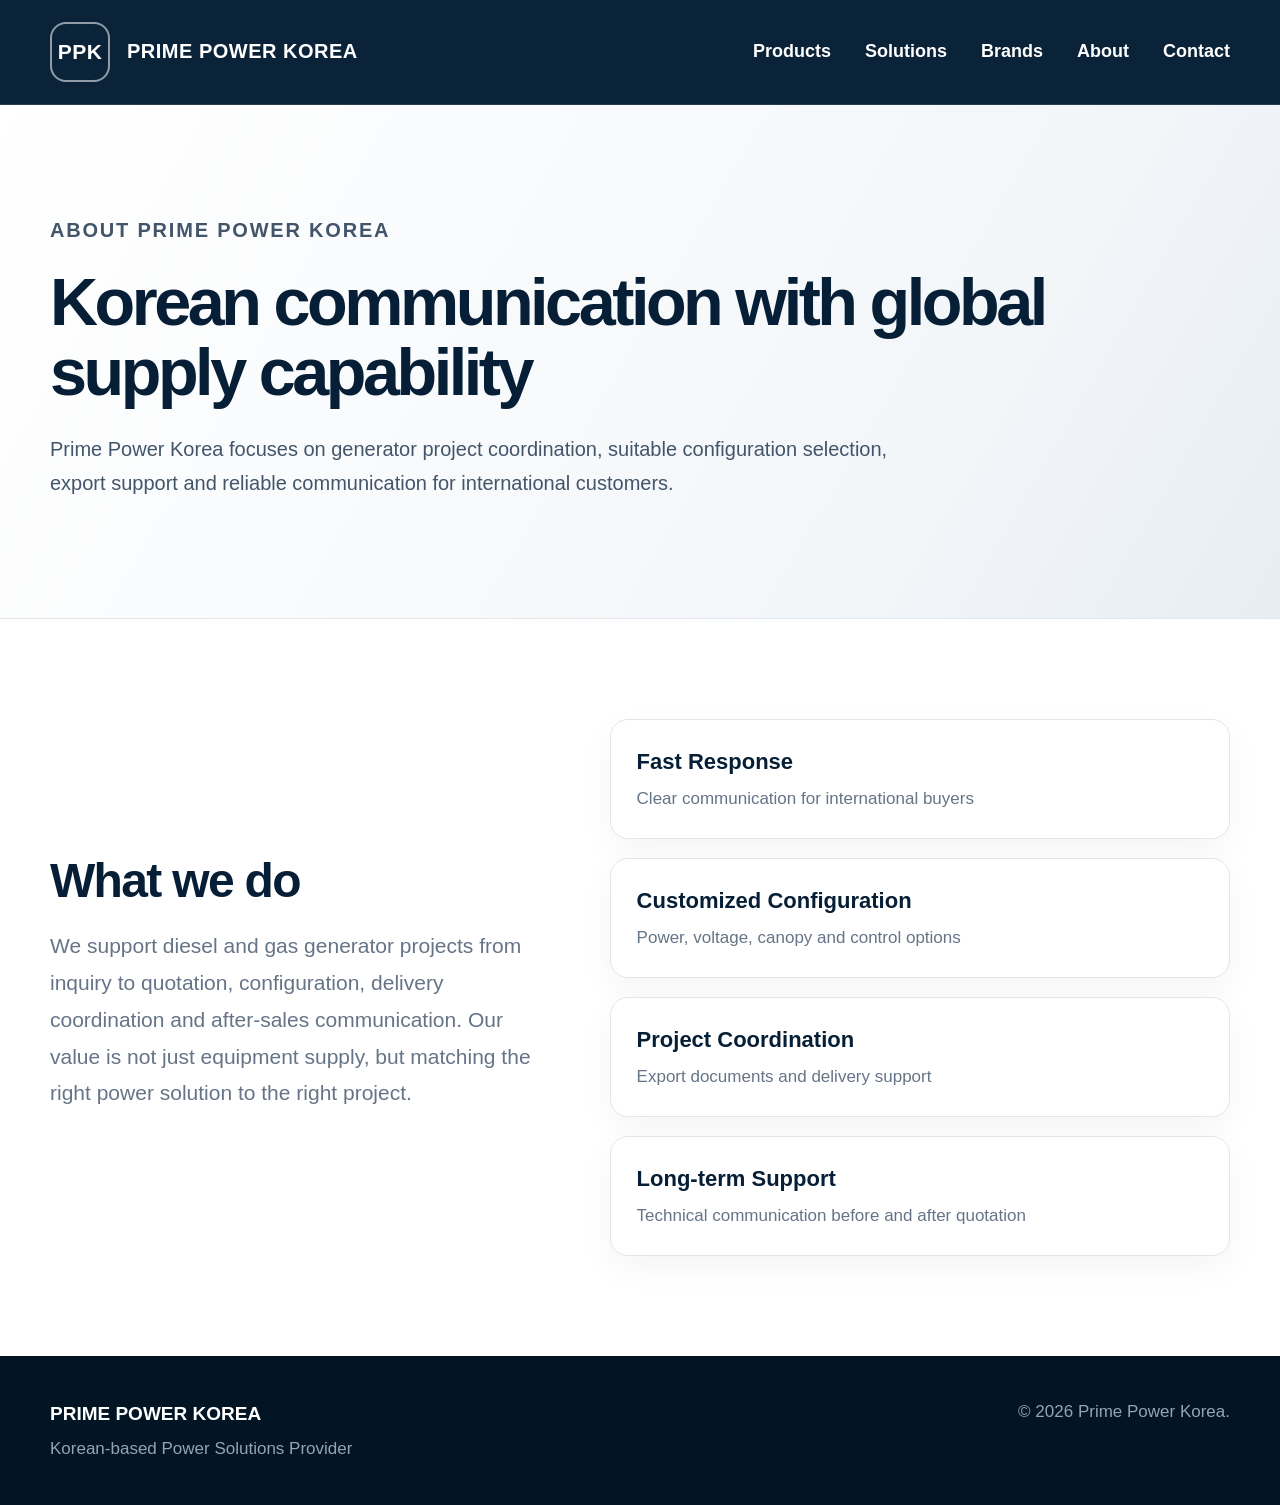
==== commit ed24b566: "Add files via upload" ====
--- a/about.html
+++ b/about.html
@@ -1,11 +1,5 @@
-<!doctype html><html lang="en"><head><meta charset="utf-8"><meta name="viewport" content="width=device-width,initial-scale=1"><title>About Prime Power Korea</title><meta name="description" content="Learn about Prime Power Korea and our generator project coordination, technical selection and export support."><link rel="stylesheet" href="css/style.css?v=20"></head><body><div class="topbar"><div class="container"><span>Diesel & Gas Generator Solutions</span><span>primepowerkorea@gmail.com · South Korea</span></div></div>
-<header class="site-header"><div class="container nav-wrap"><a class="brand" href="index.html"><span class="brand-mark">PPK</span><span>PRIME POWER KOREA</span></a><button class="menu-btn" aria-label="Open navigation">☰</button><nav class="nav-menu">
-<div class="nav-item"><a href="index.html">Home</a></div>
-<div class="nav-item"><a href="about.html">About Us</a></div>
-<div class="nav-item has-dropdown"><a href="products.html">Diesel Generators ▾</a><div class="dropdown"><a href="products.html#cummins">Cummins Generator Series</a><a href="products.html#perkins">Perkins Generator Series</a><a href="products.html#volvo">Volvo Generator Series</a><a href="products.html#mtu">MTU Generator Series</a><a href="products.html#weichai">Weichai Generator Series</a></div></div>
-<div class="nav-item has-dropdown"><a href="products.html#gas">Gas Generators ▾</a><div class="dropdown"><a href="products.html#gas">Natural Gas Generator</a><a href="products.html#gas">Biogas Generator</a><a href="products.html#gas">LPG Generator</a></div></div>
-<div class="nav-item"><a href="products.html#marine">Marine Generators</a></div>
-<div class="nav-item"><a href="solutions.html">Applications</a></div>
-<div class="nav-item"><a href="contact.html">Contact</a></div>
-</nav></div></header><main><section class="page-hero"><div class="container"><p class="eyebrow" style="color:#ffd477">About Us</p><h1>Korean-based coordination for global power projects</h1><p>Prime Power Korea focuses on generator selection, project communication, supply coordination and long-term customer support.</p></div></section><section class="section"><div class="container about-grid"><div><img src="images/home/hero-warehouse.webp" alt="Power equipment production"></div><div><p class="eyebrow">Prime Power Korea</p><h2>A practical partner for generator projects.</h2><p class="lead">We work with manufacturing resources and component options to build project-specific generator packages. Rather than offering one fixed model, we review the load, duty, voltage, frequency, fuel, environment and budget before quotation.</p><p class="lead">Our role is to make communication clearer between customer requirements and production execution—from first inquiry to delivery and after-sales technical coordination.</p></div></div></section><section class="section light"><div class="container"><div class="section-head center"><p class="eyebrow">Our Service Process</p><h2>From requirement to delivery</h2></div><div class="why-grid"><article class="content-card"><h3>1. Requirement Review</h3><p>Power, application, voltage, frequency, duty, quantity and destination.</p></article><article class="content-card"><h3>2. Configuration</h3><p>Engine, alternator, controller, canopy, ATS and accessories.</p></article><article class="content-card"><h3>3. Technical Confirmation</h3><p>Drawing, specification and factory production details are checked.</p></article><article class="content-card"><h3>4. Shipment Support</h3><p>Export documents, packing and delivery coordination.</p></article></div></div></section></main><section class="cta"><div class="container cta-grid"><div><p class="eyebrow" style="color:#ffd477">Customized Power Solutions</p><h2>Need a generator for your project?</h2><p>Send the required power, voltage, frequency, application and destination. We will recommend a suitable configuration.</p></div><a class="btn primary" href="contact.html">Request a Quote</a></div></section>
-<footer class="footer"><div class="container"><div class="footer-grid"><div><a class="brand" href="index.html" style="color:#fff"><span class="brand-mark">PPK</span><span>PRIME POWER KOREA</span></a><p>Reliable generator solutions coordinated from South Korea for industrial and international projects.</p></div><div><h4>Products</h4><a href="products.html">Diesel Generator Sets</a><a href="products.html#gas">Gas Generator Sets</a><a href="products.html#marine">Marine Generator Sets</a><a href="products.html#ats">ATS & Control Panels</a></div><div><h4>Contact</h4><a href="mailto:primepowerkorea@gmail.com">primepowerkorea@gmail.com</a><a href="https://www.primepowerkorea.com">www.primepowerkorea.com</a><span>South Korea</span></div></div><div class="footer-bottom"><span>© 2026 Prime Power Korea. All rights reserved.</span><span>Reliable Power. Trusted Partner.</span></div></div></footer><a class="floating" href="mailto:primepowerkorea@gmail.com" aria-label="Email Prime Power Korea">✉</a><script src="js/main.js"></script></body></html>+<!DOCTYPE html><html lang="en"><head><meta charset="UTF-8"><meta name="viewport" content="width=device-width, initial-scale=1.0"><title>About | Prime Power Korea</title><meta name="description" content="Prime Power Korea is a Korean-based power solutions provider for diesel and gas generator projects worldwide."><link rel="stylesheet" href="css/style.css?v=10"></head><body>
+<header class="site-header"><div class="container nav-wrap"><a class="brand" href="index.html"><span class="brand-mark">PPK</span><span>PRIME POWER KOREA</span></a><button class="menu-btn">☰</button><nav class="nav-menu"><a href="products.html">Products</a><a href="solutions.html">Solutions</a><a href="brands.html">Brands</a><a href="about.html">About</a><a href="contact.html">Contact</a></nav></div></header>
+<section class="page-hero"><div class="container"><p class="eyebrow">About Prime Power Korea</p><h1>Korean communication with global supply capability</h1><p>Prime Power Korea focuses on generator project coordination, suitable configuration selection, export support and reliable communication for international customers.</p></div></section>
+<section class="section"><div class="container split"><div><h2>What we do</h2><p class="lead">We support diesel and gas generator projects from inquiry to quotation, configuration, delivery coordination and after-sales communication. Our value is not just equipment supply, but matching the right power solution to the right project.</p></div><div class="solution-list"><div><strong>Fast Response</strong><span>Clear communication for international buyers</span></div><div><strong>Customized Configuration</strong><span>Power, voltage, canopy and control options</span></div><div><strong>Project Coordination</strong><span>Export documents and delivery support</span></div><div><strong>Long-term Support</strong><span>Technical communication before and after quotation</span></div></div></div></section>
+<footer class="footer"><div class="container footer-grid"><div><strong>PRIME POWER KOREA</strong><p>Korean-based Power Solutions Provider</p></div><div>© 2026 Prime Power Korea.</div></div></footer><script src="js/main.js"></script></body></html>
--- a/css/style.css
+++ b/css/style.css
@@ -1,11 +1,629 @@
-:root{--navy:#071f36;--navy2:#0b2d4b;--blue:#1478b8;--sky:#1d9bf0;--gold:#f6ad1b;--text:#10243a;--muted:#667487;--line:#dce4eb;--light:#f4f7fa;--white:#fff;--shadow:0 18px 50px rgba(7,31,54,.12)}
-*{box-sizing:border-box}html{scroll-behavior:smooth}body{margin:0;font-family:Inter,Arial,sans-serif;color:var(--text);background:#fff}a{text-decoration:none;color:inherit}img{display:block;max-width:100%}.container{width:min(1200px,calc(100% - 44px));margin:auto}.eyebrow{margin:0 0 12px;color:var(--blue);font-weight:900;letter-spacing:.13em;text-transform:uppercase;font-size:12px}.section{padding:88px 0}.section.light{background:var(--light)}.section.dark{background:var(--navy);color:#fff}.section-head{max-width:760px;margin-bottom:38px}.section-head.center{text-align:center;margin-left:auto;margin-right:auto}.section h2,.page-hero h1{margin:0;color:var(--navy);font-size:clamp(38px,4.8vw,64px);line-height:1.04;letter-spacing:-.04em}.section.dark h2{color:#fff}.lead{font-size:18px;line-height:1.75;color:var(--muted)}.section.dark .lead{color:#c7d4df}
-.topbar{background:#031525;color:#cbd6df;font-size:13px}.topbar .container{min-height:38px;display:flex;justify-content:space-between;align-items:center;gap:24px}.site-header{position:sticky;top:0;z-index:50;background:rgba(255,255,255,.97);border-bottom:1px solid var(--line);backdrop-filter:blur(12px)}.nav-wrap{min-height:82px;display:flex;align-items:center;justify-content:space-between;gap:30px}.brand{display:flex;align-items:center;gap:12px;font-weight:950;letter-spacing:.07em;color:var(--navy)}.brand-mark{width:48px;height:48px;border-radius:12px;background:var(--navy);color:#fff;display:grid;place-items:center;border-bottom:4px solid var(--gold)}.nav-menu{display:flex;align-items:center;gap:28px;font-weight:800}.nav-item{position:relative;padding:29px 0}.nav-item>a{display:flex;align-items:center;gap:7px}.nav-item>a::after{content:"";position:absolute;height:3px;left:0;right:100%;bottom:18px;background:var(--gold);transition:.25s}.nav-item:hover>a::after,.nav-item.active>a::after{right:0}.dropdown{position:absolute;top:76px;left:-24px;width:280px;background:#fff;border:1px solid var(--line);box-shadow:var(--shadow);padding:14px;opacity:0;visibility:hidden;transform:translateY(8px);transition:.22s}.dropdown a{display:block;padding:12px 14px;color:var(--text);border-radius:8px}.dropdown a:hover{background:var(--light);color:var(--blue)}.nav-item:hover .dropdown{opacity:1;visibility:visible;transform:none}.menu-btn{display:none;background:var(--navy);color:#fff;border:0;border-radius:9px;font-size:23px;width:44px;height:44px}
-.hero{min-height:720px;position:relative;display:flex;align-items:center;color:#fff;background:linear-gradient(90deg,rgba(3,21,37,.94) 0%,rgba(7,31,54,.86) 48%,rgba(7,31,54,.22) 100%),url('../images/home/hero-warehouse.webp') center/cover no-repeat}.hero::after{content:"";position:absolute;inset:auto 0 0;height:7px;background:linear-gradient(90deg,var(--gold) 0 34%,var(--blue) 34%)}.hero-content{position:relative;z-index:2;max-width:780px;padding:90px 0}.hero .eyebrow{color:#ffd477}.hero h1{font-size:clamp(54px,7vw,92px);line-height:.95;letter-spacing:-.055em;margin:0 0 25px}.hero p{font-size:20px;line-height:1.7;color:#d8e4ed;max-width:680px}.actions{display:flex;flex-wrap:wrap;gap:14px;margin-top:32px}.btn{min-height:54px;padding:15px 26px;display:inline-flex;align-items:center;justify-content:center;font-weight:900;border:1px solid transparent;transition:.2s}.btn.primary{background:var(--gold);color:var(--navy)}.btn.primary:hover{background:#ffc548;transform:translateY(-2px)}.btn.secondary{border-color:rgba(255,255,255,.65);color:#fff}.btn.secondary:hover{background:#fff;color:var(--navy)}.quick-strip{position:relative;margin-top:-54px;z-index:5}.quick-grid{display:grid;grid-template-columns:repeat(4,1fr);box-shadow:var(--shadow)}.quick-item{background:#fff;padding:25px 24px;border-right:1px solid var(--line);display:flex;gap:14px;align-items:center}.quick-item:last-child{border-right:0}.quick-icon{width:46px;height:46px;display:grid;place-items:center;background:#fff7e3;color:#bc7800;font-size:22px}.quick-item strong{display:block;color:var(--navy);font-size:19px}.quick-item span{font-size:14px;color:var(--muted)}
-.category-grid{display:grid;grid-template-columns:repeat(3,1fr);gap:24px}.category-card{background:#fff;border:1px solid var(--line);overflow:hidden;box-shadow:0 12px 38px rgba(7,31,54,.06);transition:.25s}.category-card:hover{transform:translateY(-5px);box-shadow:var(--shadow)}.category-card img{width:100%;aspect-ratio:16/10;object-fit:cover;background:var(--light)}.category-copy{padding:28px}.category-copy h3{font-size:25px;margin:0 0 12px;color:var(--navy)}.category-copy p{color:var(--muted);line-height:1.65}.text-link{display:inline-flex;margin-top:12px;color:var(--blue);font-weight:900}.text-link::after{content:" →"}
-.about-grid{display:grid;grid-template-columns:1.05fr .95fr;gap:56px;align-items:center}.about-media{position:relative}.about-media img{width:100%;background:var(--light)}.experience-badge{position:absolute;right:-20px;bottom:-20px;background:var(--gold);color:var(--navy);padding:24px 28px;font-weight:950;box-shadow:var(--shadow)}.about-copy p{color:var(--muted);line-height:1.8}.metrics{display:grid;grid-template-columns:repeat(3,1fr);gap:12px;margin-top:28px}.metric{padding:20px;background:var(--light);border-left:4px solid var(--gold)}.metric strong{display:block;font-size:25px;color:var(--navy)}.metric span{font-size:13px;color:var(--muted)}
-.why-grid{display:grid;grid-template-columns:repeat(4,1fr);gap:18px}.why-card{padding:30px 24px;border:1px solid rgba(255,255,255,.14);background:rgba(255,255,255,.055)}.why-card b{display:block;color:var(--gold);font-size:28px;margin-bottom:14px}.why-card h3{margin:0 0 10px}.why-card p{color:#bfccd7;line-height:1.65;font-size:15px}
-.application-grid{display:grid;grid-template-columns:repeat(3,1fr);gap:22px}.app-card{position:relative;min-height:340px;overflow:hidden;color:#fff;background:var(--navy)}.app-card img{position:absolute;inset:0;width:100%;height:100%;object-fit:cover;opacity:.58}.app-card::after{content:"";position:absolute;inset:0;background:linear-gradient(180deg,transparent 20%,rgba(3,21,37,.92) 100%)}.app-copy{position:absolute;z-index:2;left:26px;right:26px;bottom:25px}.app-copy h3{font-size:24px;margin:0 0 8px}.app-copy p{color:#d4e0e8;line-height:1.55;margin:0}
-.cta{background:linear-gradient(100deg,var(--blue),var(--navy));color:#fff;padding:68px 0}.cta-grid{display:grid;grid-template-columns:1fr auto;gap:40px;align-items:center}.cta h2{color:#fff;font-size:clamp(34px,4vw,52px);margin:0}.cta p{color:#dce9f2}.page-hero{padding:105px 0;background:linear-gradient(110deg,rgba(3,21,37,.94),rgba(11,45,75,.78)),url('../images/generated/application.svg') center/cover}.page-hero h1{color:#fff;max-width:880px}.page-hero p{color:#d8e3eb;max-width:720px;font-size:19px;line-height:1.7}.content-grid{display:grid;grid-template-columns:repeat(2,1fr);gap:24px}.content-card{padding:32px;border:1px solid var(--line);background:#fff}.content-card h3{font-size:25px;color:var(--navy);margin:0 0 10px}.content-card p,.content-card li{color:var(--muted);line-height:1.7}.brand-grid{display:grid;grid-template-columns:repeat(4,1fr);gap:16px}.brand-box{padding:28px 20px;background:#fff;border:1px solid var(--line);text-align:center;font-weight:950;font-size:20px;color:var(--navy)}.contact-grid{display:grid;grid-template-columns:1.2fr .8fr;gap:30px}.contact-panel{padding:34px;background:#fff;border:1px solid var(--line)}.contact-panel.dark{background:var(--navy);color:#fff}.contact-panel.dark p{color:#cfdae3}.contact-panel h3{font-size:26px;margin-top:0}.checklist{padding-left:18px}.checklist li{margin:10px 0}.footer{background:#031525;color:#aab7c2;padding:65px 0 28px}.footer-grid{display:grid;grid-template-columns:1.4fr 1fr 1fr;gap:50px}.footer h4{color:#fff;margin:0 0 18px}.footer a{display:block;margin:10px 0}.footer-bottom{border-top:1px solid rgba(255,255,255,.12);margin-top:38px;padding-top:24px;display:flex;justify-content:space-between;gap:20px;flex-wrap:wrap}.floating{position:fixed;right:22px;bottom:22px;width:58px;height:58px;border-radius:50%;display:grid;place-items:center;background:var(--gold);color:var(--navy);font-size:23px;font-weight:900;box-shadow:0 15px 40px rgba(0,0,0,.25);z-index:30}
-@media(max-width:980px){.nav-menu{display:none;position:absolute;left:0;right:0;top:82px;background:#fff;padding:18px 22px;border-top:1px solid var(--line);box-shadow:var(--shadow);flex-direction:column;align-items:stretch;gap:0}.nav-menu.open{display:flex}.nav-item{padding:12px 0}.dropdown{position:static;width:auto;opacity:1;visibility:visible;transform:none;box-shadow:none;border:0;padding:8px 0 0 14px;display:none}.nav-item.open .dropdown{display:block}.menu-btn{display:block}.hero{min-height:640px}.quick-grid,.why-grid{grid-template-columns:repeat(2,1fr)}.category-grid,.application-grid{grid-template-columns:repeat(2,1fr)}.about-grid,.contact-grid{grid-template-columns:1fr}.footer-grid{grid-template-columns:1fr 1fr}.experience-badge{right:10px}.brand-grid{grid-template-columns:repeat(3,1fr)}}
-@media(max-width:640px){.topbar{display:none}.container{width:min(100% - 28px,1200px)}.nav-wrap{min-height:72px}.nav-menu{top:72px}.brand{font-size:13px}.brand-mark{width:42px;height:42px}.hero{min-height:620px;background-position:62% center}.hero h1{font-size:52px}.hero-content{padding:70px 0}.quick-strip{margin-top:0}.quick-grid,.category-grid,.application-grid,.why-grid,.content-grid,.metrics,.brand-grid{grid-template-columns:1fr}.quick-item{border-right:0;border-bottom:1px solid var(--line)}.section{padding:68px 0}.about-grid{gap:35px}.cta-grid{grid-template-columns:1fr}.footer-grid{grid-template-columns:1fr}.page-hero{padding:78px 0}.experience-badge{position:static;margin-top:12px;display:inline-block}}
+:root{
+  --navy:#071f36;
+  --navy-2:#0b2d4b;
+  --blue:#1478b8;
+  --sky:#1d9bf0;
+  --gold:#f6ad1b;
+  --gold-dark:#d99200;
+  --text:#10243a;
+  --muted:#667487;
+  --line:#dbe3eb;
+  --light:#f5f7fa;
+  --white:#ffffff;
+  --shadow:0 18px 48px rgba(7,31,54,.09);
+}
+
+*{box-sizing:border-box}
+html{scroll-behavior:smooth}
+
+body{
+  margin:0;
+  font-family:Inter,Arial,sans-serif;
+  font-size:18px;
+  line-height:1.65;
+  color:var(--text);
+  background:var(--white);
+}
+
+a{text-decoration:none;color:inherit}
+img{max-width:100%;display:block}
+.container{width:min(1528px,calc(100% - 96px));margin:auto}
+
+/* Header */
+.site-header{
+  position:sticky;
+  top:0;
+  z-index:50;
+  background:rgba(7,31,54,.98);
+  border-bottom:1px solid rgba(255,255,255,.12);
+  backdrop-filter:blur(10px);
+}
+
+.nav-wrap{
+  min-height:100px;
+  display:flex;
+  align-items:center;
+  justify-content:space-between;
+  gap:32px;
+  color:#fff;
+}
+
+.brand{
+  display:flex;
+  align-items:center;
+  gap:17px;
+  font-size:23px;
+  font-weight:900;
+  letter-spacing:.025em;
+  white-space:nowrap;
+}
+
+.brand-mark{
+  width:62px;
+  height:62px;
+  border:2px solid rgba(255,255,255,.55);
+  border-radius:16px;
+  display:grid;
+  place-items:center;
+  font-size:23px;
+}
+
+.nav-menu{
+  display:flex;
+  align-items:center;
+  gap:52px;
+  font-size:20px;
+  font-weight:900;
+}
+
+.nav-menu a{
+  position:relative;
+  padding:38px 0;
+}
+
+.nav-menu a::after{
+  content:"";
+  position:absolute;
+  left:0;
+  right:100%;
+  bottom:24px;
+  height:2px;
+  background:var(--gold);
+  transition:.25s ease;
+}
+
+.nav-menu a:hover::after{right:0}
+
+.menu-btn{
+  display:none;
+  border:0;
+  background:none;
+  color:#fff;
+  font-size:28px;
+  cursor:pointer;
+}
+
+/* Homepage hero */
+.hero{
+  padding:0 0 56px;
+  overflow:hidden;
+  background:linear-gradient(90deg,#fff 0%,#fff 40%,#f6f8fa 100%);
+}
+
+.hero>.container{
+  width:min(1625px,100%);
+  max-width:none;
+}
+
+.hero-main{
+  display:grid;
+  grid-template-columns:46% 54%;
+  min-height:610px;
+  align-items:stretch;
+}
+
+.hero-copy-block{
+  position:relative;
+  z-index:2;
+  display:flex;
+  flex-direction:column;
+  justify-content:center;
+  padding:92px 36px 62px 48px;
+}
+
+.eyebrow{
+  margin:0;
+  color:var(--blue);
+  font-size:19px;
+  font-weight:900;
+  letter-spacing:.09em;
+  text-transform:uppercase;
+}
+
+.hero h1,
+.page-hero h1{
+  color:var(--navy);
+  letter-spacing:-.052em;
+}
+
+.hero h1{
+  margin:28px 0 30px;
+  font-size:clamp(72px,5.25vw,92px);
+  line-height:1.01;
+}
+
+.hero h1 span{
+  display:block;
+  white-space:nowrap;
+}
+
+.hero-copy,
+.page-hero p{
+  color:#42556a;
+}
+
+.hero-copy{
+  max-width:680px;
+  margin:0;
+  font-size:23px;
+  line-height:1.65;
+}
+
+.actions{
+  display:flex;
+  flex-wrap:wrap;
+  gap:20px;
+  margin-top:34px;
+}
+
+.actions.vertical{display:grid}
+
+.btn{
+  min-height:62px;
+  padding:18px 32px;
+  border-radius:999px;
+  display:inline-flex;
+  align-items:center;
+  justify-content:center;
+  font-size:19px;
+  font-weight:900;
+  transition:.25s ease;
+}
+
+.btn:hover{transform:translateY(-2px)}
+.primary{background:var(--gold);color:var(--navy);box-shadow:0 10px 24px rgba(246,173,27,.26)}
+.primary:hover{background:#ffba2f}
+.ghost{border:1px solid #8a99aa;color:var(--navy);background:rgba(255,255,255,.66)}
+
+.hero .btn::after{
+  content:"→";
+  margin-left:18px;
+  font-size:25px;
+  line-height:1;
+}
+
+.hero-visual{
+  min-height:610px;
+  display:flex;
+  align-items:stretch;
+  justify-content:stretch;
+  padding:0;
+  overflow:hidden;
+  background-image:
+    linear-gradient(90deg,rgba(255,255,255,.95) 0%,rgba(255,255,255,.60) 10%,rgba(255,255,255,.08) 28%,rgba(255,255,255,0) 100%),
+    url("../images/home/hero-warehouse.webp");
+  background-size:cover;
+  background-position:center center;
+  background-repeat:no-repeat;
+}
+
+.hero-visual::before{display:none}
+.hero-machine{display:none}
+
+/* Homepage statistics */
+.hero-stats{
+  width:calc(100% - 96px);
+  margin:0 auto;
+  display:grid;
+  grid-template-columns:repeat(4,1fr);
+  gap:16px;
+}
+
+.hero-stat{
+  position:relative;
+  min-height:204px;
+  padding:43px 36px;
+  display:flex;
+  align-items:flex-start;
+  gap:22px;
+  border:1px solid #dfe5eb;
+  border-radius:18px;
+  background:#fff;
+  box-shadow:0 10px 28px rgba(7,31,54,.08);
+}
+
+.hero-stat::after{
+  content:"→";
+  position:absolute;
+  right:30px;
+  bottom:26px;
+  color:#6f7e8d;
+  font-size:30px;
+  font-weight:400;
+}
+
+.stat-icon{
+  flex:0 0 60px;
+  width:60px;
+  height:60px;
+  display:grid;
+  place-items:center;
+  color:#ffa711;
+  background:transparent;
+  border-radius:0;
+  font-size:44px;
+  font-weight:900;
+  line-height:1;
+}
+
+.stat-icon svg{
+  width:54px;
+  height:54px;
+  display:block;
+  fill:none;
+  stroke:currentColor;
+  stroke-width:3.2;
+  stroke-linecap:round;
+  stroke-linejoin:round;
+}
+
+.hero-stat:first-child .stat-icon svg{
+  fill:currentColor;
+  stroke:none;
+}
+
+.hero-stat strong{
+  display:block;
+  color:var(--navy);
+  font-size:31px;
+  font-weight:900;
+  line-height:1.15;
+  letter-spacing:-.025em;
+  white-space:nowrap;
+}
+
+.hero-stat span{
+  display:block;
+  margin-top:10px;
+  color:var(--muted);
+  font-size:19px;
+  line-height:1.4;
+}
+
+/* General sections */
+.section{padding:100px 0}
+.light{background:var(--light)}
+
+.split{
+  display:grid;
+  grid-template-columns:.9fr 1.1fr;
+  gap:52px;
+  align-items:center;
+}
+
+.split.reverse{grid-template-columns:1fr 1fr}
+
+.section-head{
+  max-width:790px;
+  margin-bottom:44px;
+}
+
+.section-head h2,
+h2{
+  margin:12px 0 18px;
+  color:var(--navy);
+  font-size:48px;
+  line-height:1.12;
+  letter-spacing:-.035em;
+}
+
+.lead{
+  color:var(--muted);
+  font-size:21px;
+  line-height:1.75;
+}
+
+/* Cards */
+.cards{display:grid;gap:22px}
+.cards.three{grid-template-columns:repeat(3,1fr)}
+.cards.two{grid-template-columns:repeat(2,1fr)}
+
+.card{
+  padding:36px;
+  border:1px solid #e1e6ec;
+  border-radius:22px;
+  background:#fff;
+  box-shadow:0 14px 42px rgba(7,31,54,.055);
+  transition:.25s ease;
+}
+
+.card:hover{
+  transform:translateY(-4px);
+  box-shadow:0 22px 56px rgba(7,31,54,.11);
+}
+
+.card h3{
+  margin:0 0 13px;
+  color:var(--navy);
+  font-size:26px;
+  line-height:1.25;
+}
+
+.card p,
+.card li{
+  color:var(--muted);
+  font-size:18px;
+  line-height:1.75;
+}
+
+.icon{
+  width:46px;
+  height:46px;
+  margin-bottom:18px;
+  border-radius:14px;
+  display:grid;
+  place-items:center;
+  color:var(--gold-dark);
+  background:#fff8e8;
+  font-size:22px;
+}
+
+/* Other page components */
+.dark-panel{
+  padding:52px;
+  border-radius:28px;
+  color:#fff;
+  background:var(--navy);
+}
+
+.dark-panel h2{color:#fff}
+.dark-panel p{color:#cbd5e1;font-size:19px;line-height:1.75}
+
+.solution-list{
+  display:grid;
+  gap:19px;
+}
+
+.solution-list div{
+  padding:24px 26px;
+  border:1px solid #e1e6ec;
+  border-radius:18px;
+  background:#fff;
+  box-shadow:0 12px 34px rgba(7,31,54,.045);
+}
+
+.solution-list strong{
+  display:block;
+  margin-bottom:4px;
+  color:var(--navy);
+  font-size:22px;
+}
+
+.solution-list span{
+  color:var(--muted);
+  font-size:18px;
+}
+
+.brand-grid{
+  display:grid;
+  grid-template-columns:repeat(4,1fr);
+  gap:18px;
+}
+
+.brand-grid.large{grid-template-columns:repeat(3,1fr)}
+
+.brand-grid span{
+  padding:30px;
+  border:1px solid #e1e6ec;
+  border-radius:18px;
+  color:var(--navy);
+  background:#fff;
+  font-size:21px;
+  font-weight:900;
+  box-shadow:0 10px 32px rgba(7,31,54,.04);
+}
+
+/* Inner-page hero */
+.page-hero{
+  padding:108px 0 98px;
+  color:var(--navy);
+  background:linear-gradient(120deg,#fff 0%,#f3f6f9 72%,#e7edf3 100%);
+  border-bottom:1px solid #e3e8ed;
+}
+
+.page-hero h1{
+  max-width:1050px;
+  margin:20px 0 24px;
+  font-size:clamp(56px,5.2vw,78px);
+  line-height:1.06;
+}
+
+.page-hero p{
+  max-width:850px;
+  font-size:22px;
+  line-height:1.7;
+}
+
+/* Contact and CTA */
+.contact-box{
+  padding:44px;
+  border-radius:24px;
+  color:#fff;
+  background:var(--navy);
+}
+
+.contact-box h3{
+  margin:22px 0 6px;
+  color:var(--gold);
+  font-size:23px;
+}
+
+.contact-box h3:first-child{margin-top:0}
+.contact-box p{color:#dbeafe;font-size:18px}
+
+.cta{
+  padding:90px 0;
+  color:#fff;
+  background:var(--navy);
+}
+
+.cta h2{color:#fff}
+.cta .lead{color:#d8e2ec}
+.cta .ghost{color:#fff;border-color:rgba(255,255,255,.4);background:transparent}
+
+/* Floating contact button */
+.floating{
+  position:fixed;
+  right:24px;
+  bottom:24px;
+  z-index:30;
+  width:58px;
+  height:58px;
+  border-radius:50%;
+  display:grid;
+  place-items:center;
+  color:var(--navy);
+  background:var(--gold);
+  font-weight:900;
+  box-shadow:0 18px 45px rgba(0,0,0,.22);
+}
+
+/* Footer */
+.footer{
+  padding:42px 0;
+  color:#94a3b8;
+  background:#031525;
+  font-size:17px;
+}
+
+.footer-grid{
+  display:flex;
+  justify-content:space-between;
+  gap:20px;
+  flex-wrap:wrap;
+}
+
+.footer strong{color:#fff;font-size:19px}
+.footer p{margin:6px 0 0;font-size:17px}
+
+/* Medium desktop */
+@media (min-width:1001px) and (max-width:1350px){
+  .container{width:min(1180px,calc(100% - 56px))}
+  .nav-wrap{min-height:94px}
+  .brand{font-size:20px}
+  .brand-mark{width:60px;height:60px;font-size:21px}
+  .nav-menu{gap:34px;font-size:18px}
+  .nav-menu a{padding:37px 0}
+
+  .hero>.container{width:100%}
+  .hero-copy-block{padding:86px 24px 54px 42px}
+  .eyebrow{font-size:15px}
+  .hero h1{font-size:62px}
+  .hero-copy{font-size:19px}
+  .btn{min-height:58px;padding:16px 28px;font-size:17px}
+
+  .hero-stats{width:calc(100% - 56px)}
+  .hero-stat{min-height:194px;padding:28px 24px}
+  .hero-stat strong{font-size:24px}
+  .hero-stat span{font-size:16px}
+  .stat-icon{flex-basis:54px;width:54px;height:54px;font-size:38px}
+
+  .page-hero p{font-size:20px}
+  .card h3{font-size:24px}
+  .card p,.card li,.solution-list span{font-size:17px}
+}
+
+/* Tablet */
+@media (max-width:1000px){
+  body{font-size:17px}
+  .container{width:min(1180px,calc(100% - 48px))}
+
+  .hero{padding:48px 0 38px}
+  .hero>.container{width:min(1180px,calc(100% - 48px))}
+  .hero-main{grid-template-columns:1fr;min-height:auto;gap:22px}
+  .hero-copy-block{max-width:760px;padding:18px 0}
+  .hero h1,.page-hero h1{font-size:48px}
+  .hero-copy,.page-hero p{font-size:18px}
+  .hero-visual{
+    min-height:380px;
+    border-radius:22px;
+    background-position:center;
+  }
+
+  .hero-stats{
+    width:100%;
+    grid-template-columns:repeat(2,1fr);
+    gap:14px;
+    margin-top:30px;
+  }
+
+  .hero-stat{min-height:170px;padding:26px}
+  .hero-stat strong{font-size:24px}
+  .hero-stat span{font-size:17px}
+
+  .section{padding:78px 0}
+  .section-head h2,h2{font-size:40px}
+  .lead{font-size:19px}
+  .split,.split.reverse{grid-template-columns:1fr;gap:30px}
+  .cards.three{grid-template-columns:repeat(2,1fr)}
+  .card{padding:28px}
+  .card h3{font-size:23px}
+  .card p,.card li,.solution-list span{font-size:17px}
+  .page-hero{padding:78px 0 70px}
+  .page-hero p{font-size:19px}
+}
+
+/* Mobile */
+@media (max-width:760px){
+  .container{width:min(100% - 32px,1180px)}
+  .nav-wrap{min-height:76px}
+  .brand{font-size:14px;letter-spacing:.04em}
+  .brand-mark{width:42px;height:42px;font-size:16px}
+
+  .menu-btn{display:block}
+  .nav-menu{
+    display:none;
+    position:absolute;
+    left:0;
+    right:0;
+    top:76px;
+    padding:18px 24px;
+    flex-direction:column;
+    align-items:flex-start;
+    gap:4px;
+    background:var(--navy);
+    font-size:17px;
+  }
+
+  .nav-menu.open{display:flex}
+  .nav-menu a{width:100%;padding:12px 0}
+  .nav-menu a::after{display:none}
+
+  .hero>.container{width:min(100% - 32px,1180px)}
+  .hero{padding:48px 0 38px}
+  .hero h1,.page-hero h1{font-size:46px}
+  .hero-copy,.page-hero p{font-size:18px}
+  .hero-visual{min-height:300px}
+  .hero-stats{grid-template-columns:1fr}
+  .hero-stat{min-height:auto;padding:22px}
+
+  .section{padding:64px 0}
+  .section-head h2,h2{font-size:35px}
+  .lead{font-size:18px}
+  .cards.three,.cards.two,.brand-grid,.brand-grid.large{grid-template-columns:1fr}
+  .card{padding:24px}
+  .card h3{font-size:22px}
+
+  .page-hero{padding:68px 0 62px}
+  .footer,.footer p{font-size:15px}
+}
